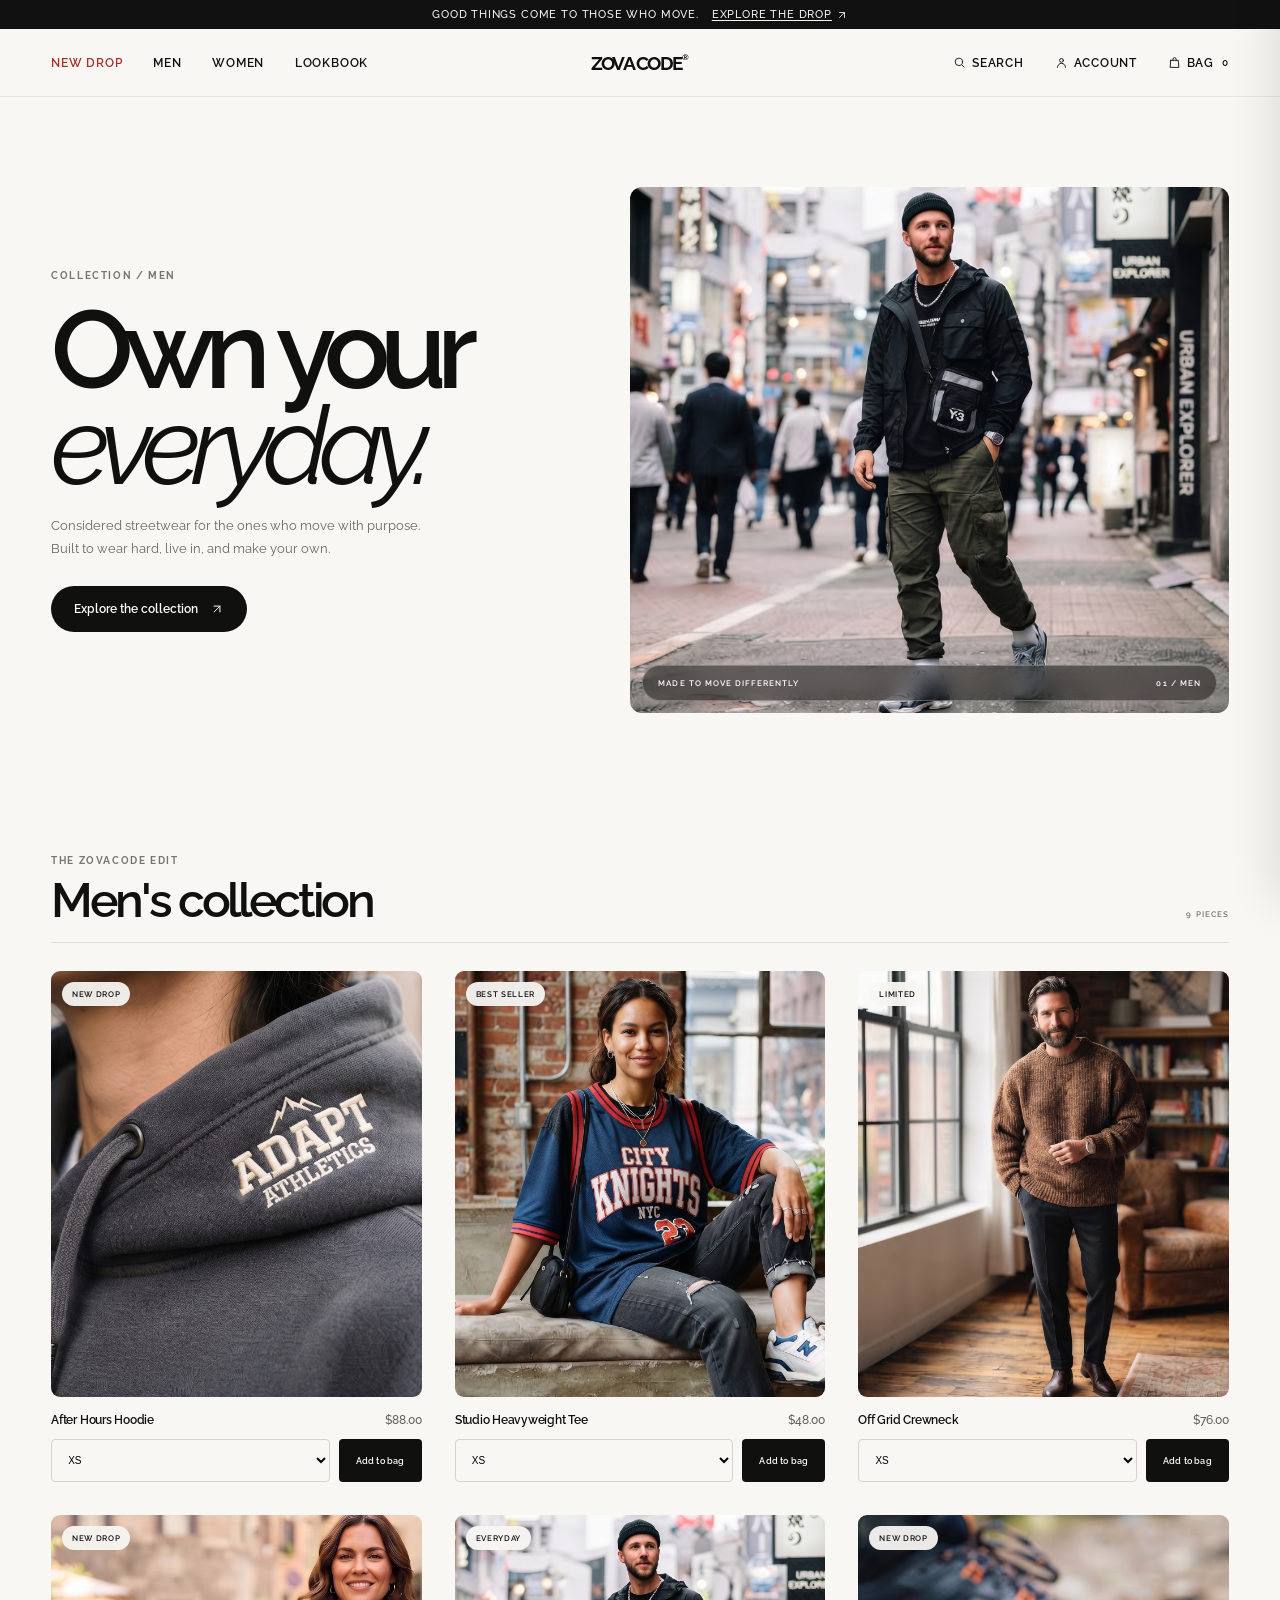
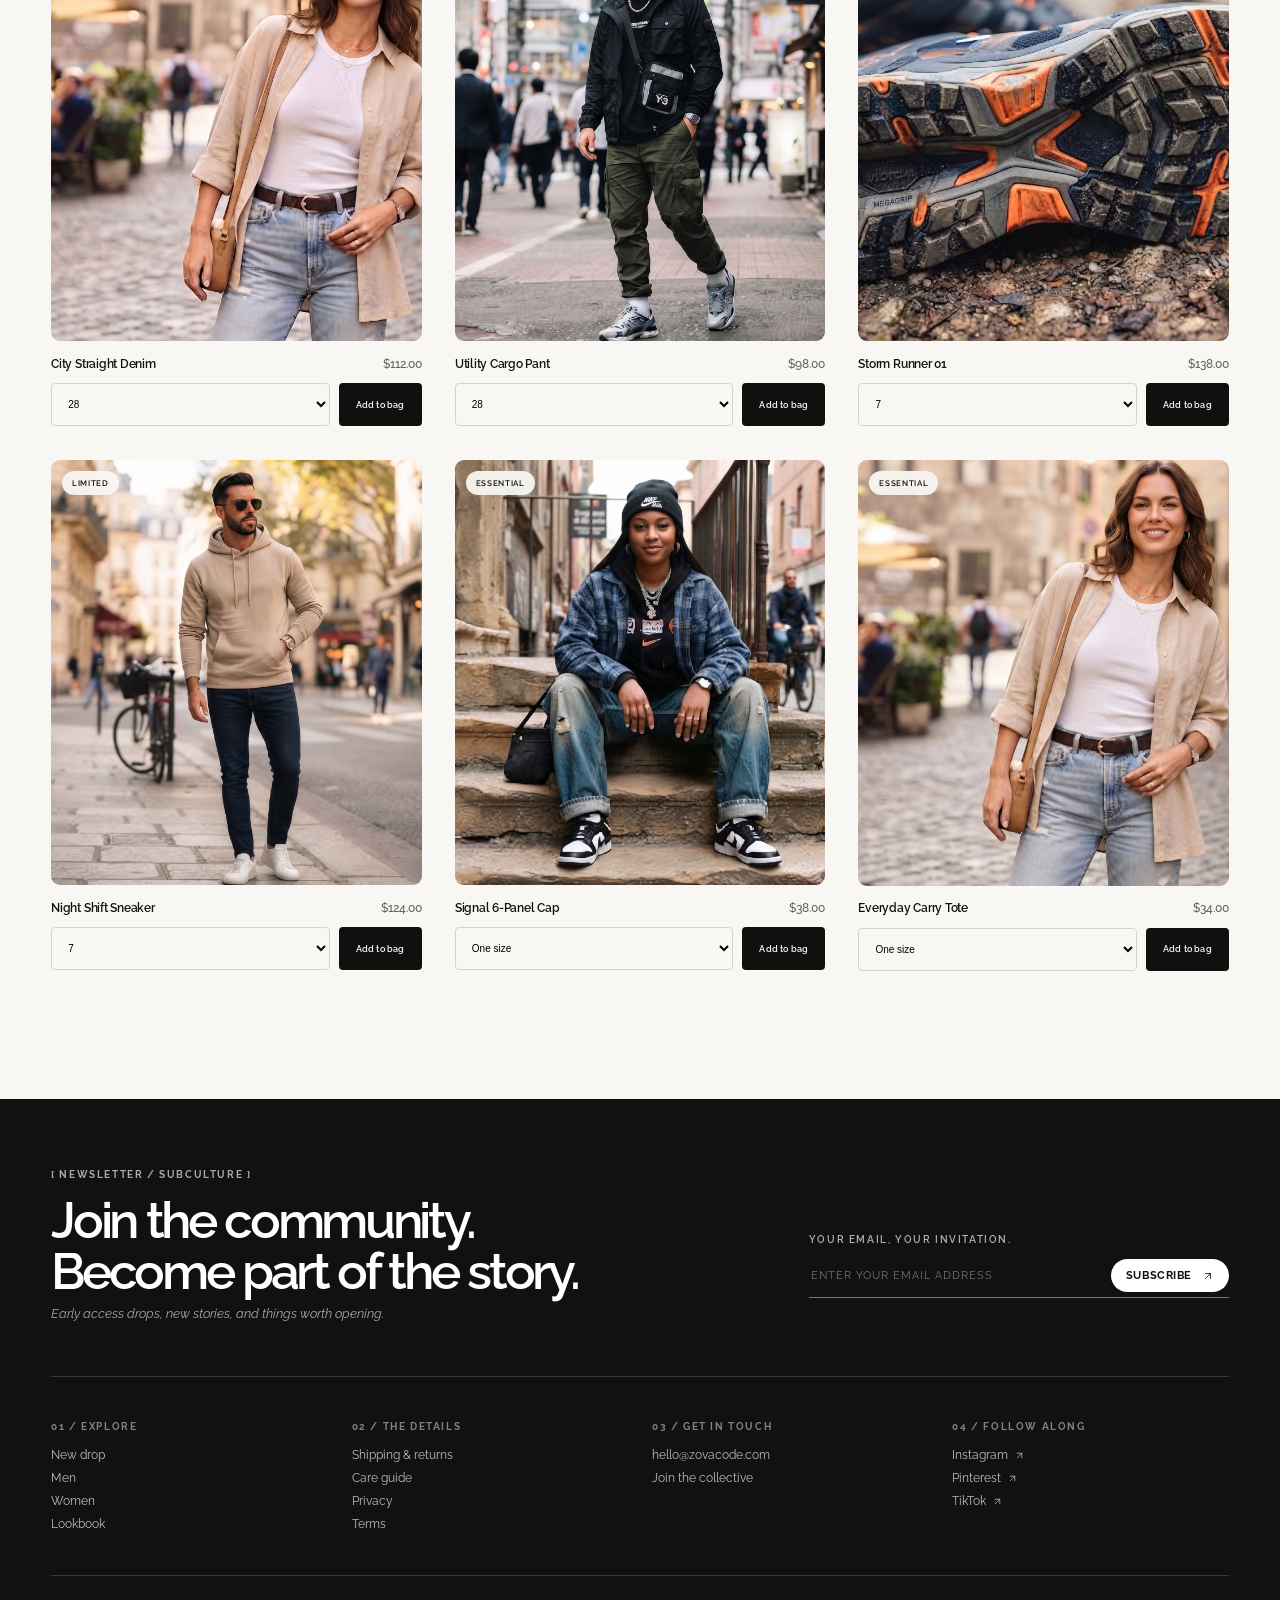
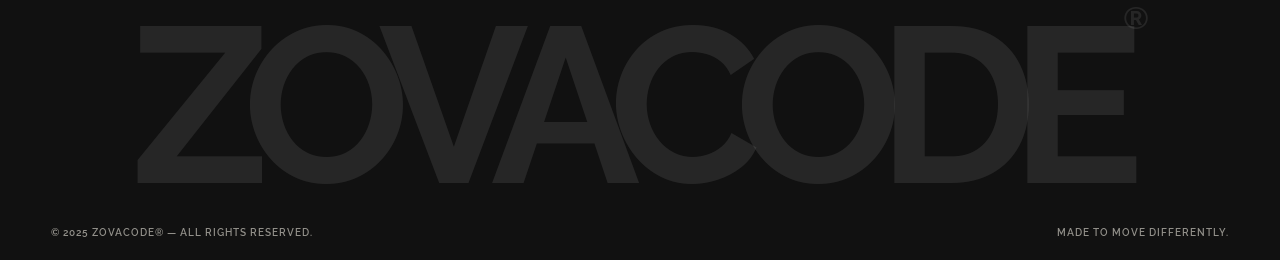
==== men.html @ b477b6bf "Increase storefront text sizes for readability Co-authored-by: Copilot <223556219+Copilot@users.nore" ====
<!doctype html>
<html lang="en">
  <head>
    <meta charset="UTF-8" />
    <meta name="viewport" content="width=device-width, initial-scale=1.0" />
    <meta name="description" content="Explore the ZOVACODE men's streetwear collection: considered essentials made to move differently." />
    <meta name="theme-color" content="#f8f7f4" />
    <title>Men's Collection — ZOVACODE®</title>
    <link rel="preconnect" href="https://fonts.googleapis.com" />
    <link rel="preconnect" href="https://fonts.gstatic.com" crossorigin />
    <link href="https://fonts.googleapis.com/css2?family=Raleway:ital,wght@0,400;0,500;0,600;0,700;1,400;1,500;1,600;1,700&display=swap" rel="stylesheet" />
    <link rel="stylesheet" href="style.css?v=storefront-readable-type-3" />
    <script src="app.js?v=separate-collections-2" defer></script>
  </head>
  <body>
    <svg class="icon-library" aria-hidden="true" focusable="false" xmlns="http://www.w3.org/2000/svg">
      <symbol id="icon-arrow-up-right" viewBox="0 0 24 24"><path d="M7 17 17 7M7 7h10v10" /></symbol>
      <symbol id="icon-arrow-left" viewBox="0 0 24 24"><path d="M19 12H5m7 7-7-7 7-7" /></symbol>
      <symbol id="icon-arrow-right" viewBox="0 0 24 24"><path d="M5 12h14m-7-7 7 7-7 7" /></symbol>
      <symbol id="icon-bag" viewBox="0 0 24 24"><path d="M5 8h14l1 13H4L5 8Z" /><path d="M9 8V6a3 3 0 0 1 6 0v2" /></symbol>
      <symbol id="icon-search" viewBox="0 0 24 24"><circle cx="10.8" cy="10.8" r="6.8" /><path d="m16 16 4.5 4.5" /></symbol>
      <symbol id="icon-user" viewBox="0 0 24 24"><circle cx="12" cy="8" r="3.5" /><path d="M4.5 21a7.5 7.5 0 0 1 15 0" /></symbol>
      <symbol id="icon-menu" viewBox="0 0 24 24"><path d="M4 7h16M4 12h16M4 17h16" /></symbol>
      <symbol id="icon-x" viewBox="0 0 24 24"><path d="m18 6-12 12M6 6l12 12" /></symbol>
      <symbol id="icon-plus" viewBox="0 0 24 24"><path d="M12 5v14M5 12h14" /></symbol>
      <symbol id="icon-minus" viewBox="0 0 24 24"><path d="M5 12h14" /></symbol>
    </svg>

    <div class="announcement">
      <p>GOOD THINGS COME TO THOSE WHO MOVE. <a href="index.html#collections">EXPLORE THE DROP <svg class="icon icon-arrow" aria-hidden="true"><use href="#icon-arrow-up-right" /></svg></a></p>
    </div>

    <header class="site-header">
      <div class="header-inner">
        <button class="menu-toggle icon-button" type="button" aria-label="Open menu" aria-expanded="false" aria-controls="primary-nav">
          <svg class="icon menu-open-icon" aria-hidden="true"><use href="#icon-menu" /></svg>
          <svg class="icon menu-close-icon" aria-hidden="true"><use href="#icon-x" /></svg>
        </button>
        <nav class="primary-nav" id="primary-nav" aria-label="Main navigation">
          <a class="sale-link" href="index.html#collections" data-category-link="Sale">New drop</a>
          <a href="men.html" aria-current="page">Men</a>
          <a href="women.html">Women</a>
          <a href="index.html#lookbook">Lookbook</a>
          <button class="mobile-account" type="button" data-open-account>Account <svg class="icon icon-arrow" aria-hidden="true"><use href="#icon-arrow-up-right" /></svg></button>
        </nav>
        <a class="wordmark" href="index.html" aria-label="ZOVACODE home">ZOVA<span>CODE</span><sup>®</sup></a>
        <div class="header-actions">
          <button class="text-button search-trigger" type="button" data-open-search><svg class="icon" aria-hidden="true"><use href="#icon-search" /></svg>Search</button>
          <button class="text-button account-trigger" type="button" data-open-account><svg class="icon" aria-hidden="true"><use href="#icon-user" /></svg>Account</button>
          <button class="text-button cart-trigger" type="button" data-open-cart><svg class="icon" aria-hidden="true"><use href="#icon-bag" /></svg>Bag <span class="cart-count" aria-live="polite">0</span></button>
        </div>
      </div>
    </header>

    <main class="shop-page section-wrap" data-shop-page="Men">
      <section class="shop-page-hero" aria-labelledby="shop-page-title">
        <div class="shop-page-hero-copy">
          <p class="eyebrow">COLLECTION / MEN</p>
          <h1 id="shop-page-title">Own your<br /><em>everyday.</em></h1>
          <p>Considered streetwear for the ones who move with purpose. Built to wear hard, live in, and make your own.</p>
          <a class="pill-button pill-dark" href="#shop-products">Explore the collection <svg class="icon icon-arrow" aria-hidden="true"><use href="#icon-arrow-up-right" /></svg></a>
        </div>
        <figure class="shop-page-image">
          <img src="assets/city-look.jpg" alt="A man in a black jacket and relaxed cargo pants on a city street" fetchpriority="high" />
          <figcaption><span>MADE TO MOVE DIFFERENTLY</span><span>01 / MEN</span></figcaption>
        </figure>
      </section>

      <section class="shop-page-products" id="shop-products" aria-labelledby="shop-products-title">
        <div class="shop-page-products-heading">
          <div><p class="eyebrow">THE ZOVACODE EDIT</p><h2 id="shop-products-title">Men's collection</h2></div>
          <span data-shop-page-count>0 PIECES</span>
        </div>
        <div class="product-grid product-grid-page" data-shop-page-products></div>
      </section>
    </main>

    <footer class="site-footer" id="footer">
      <div class="footer-inner">
        <div class="newsletter">
          <div class="newsletter-copy">
            <p class="eyebrow">[ NEWSLETTER / SUBCULTURE ]</p>
            <h2>Join the community.<br />Become part of the story.</h2>
            <p>Early access drops, new stories, and things worth opening.</p>
          </div>
          <form class="newsletter-form" id="newsletter-form">
            <label for="newsletter-email">YOUR EMAIL, YOUR INVITATION.</label>
            <div class="email-row">
              <input id="newsletter-email" name="email" type="email" placeholder="ENTER YOUR EMAIL ADDRESS" autocomplete="email" required />
              <button type="submit">Subscribe <svg class="icon icon-arrow" aria-hidden="true"><use href="#icon-arrow-up-right" /></svg></button>
            </div>
            <p class="form-feedback" id="newsletter-feedback" aria-live="polite"></p>
          </form>
        </div>
        <div class="footer-links">
          <div><p class="eyebrow">01 / EXPLORE</p><a href="index.html#collections" data-category-link="Sale">New drop</a><a href="men.html" aria-current="page">Men</a><a href="women.html">Women</a><a href="index.html#lookbook">Lookbook</a></div>
          <div><p class="eyebrow">02 / THE DETAILS</p><a href="mailto:hello@zovacode.com?subject=Shipping%20and%20returns">Shipping &amp; returns</a><a href="mailto:hello@zovacode.com?subject=Product%20care">Care guide</a><a href="mailto:hello@zovacode.com?subject=Privacy%20question">Privacy</a><a href="mailto:hello@zovacode.com?subject=Terms%20question">Terms</a></div>
          <div><p class="eyebrow">03 / GET IN TOUCH</p><a href="mailto:hello@zovacode.com">hello@zovacode.com</a><a href="index.html#community">Join the collective</a></div>
          <div><p class="eyebrow">04 / FOLLOW ALONG</p><a href="https://www.instagram.com/" target="_blank" rel="noreferrer">Instagram <svg class="icon icon-arrow" aria-hidden="true"><use href="#icon-arrow-up-right" /></svg></a><a href="https://www.pinterest.com/" target="_blank" rel="noreferrer">Pinterest <svg class="icon icon-arrow" aria-hidden="true"><use href="#icon-arrow-up-right" /></svg></a><a href="https://www.tiktok.com/" target="_blank" rel="noreferrer">TikTok <svg class="icon icon-arrow" aria-hidden="true"><use href="#icon-arrow-up-right" /></svg></a></div>
        </div>
        <div class="footer-mark" aria-hidden="true">ZOVACODE<span>®</span></div>
        <div class="footer-bottom"><span>© 2025 ZOVACODE® — ALL RIGHTS RESERVED.</span><span>MADE TO MOVE DIFFERENTLY.</span></div>
      </div>
    </footer>

    <div class="overlay" data-overlay hidden></div>
    <aside class="cart-drawer" id="cart-drawer" aria-label="Shopping bag" aria-hidden="true">
      <div class="drawer-header"><div><p class="eyebrow">YOUR EDIT</p><h2>Your bag <span class="drawer-count">(0)</span></h2></div><button class="close-button" type="button" data-close aria-label="Close shopping bag"><svg class="icon" aria-hidden="true"><use href="#icon-x" /></svg></button></div>
      <div class="cart-items" id="cart-items"></div>
      <div class="empty-cart" id="empty-cart"><svg class="icon empty-bag-icon" aria-hidden="true"><use href="#icon-bag" /></svg><p>Your bag is taking a breather.</p><button class="text-link" type="button" data-close>Explore the collection <svg class="icon icon-arrow" aria-hidden="true"><use href="#icon-arrow-up-right" /></svg></button></div>
      <div class="cart-footer" id="cart-footer" hidden>
        <div class="cart-total"><span>Subtotal</span><strong id="cart-subtotal">$0.00</strong></div>
        <p>Shipping and taxes calculated at checkout.</p>
        <button class="checkout-button" type="button" data-checkout>Continue to checkout <svg class="icon icon-arrow" aria-hidden="true"><use href="#icon-arrow-up-right" /></svg></button>
        <button class="text-link continue-shopping" type="button" data-close>Continue exploring</button>
      </div>
    </aside>

    <dialog class="site-dialog" id="site-dialog" aria-labelledby="dialog-title">
      <form method="dialog" class="dialog-close-form"><button class="close-button" aria-label="Close dialog"><svg class="icon" aria-hidden="true"><use href="#icon-x" /></svg></button></form>
      <div class="dialog-content" id="dialog-content"></div>
    </dialog>
    <div class="toast" id="toast" role="status" aria-live="polite"></div>
  </body>
</html>
---- style.css ----
:root {
  color-scheme: light;
  --paper: #f8f7f4;
  --ink: #10100f;
  --muted: #77756f;
  --line: #deddd8;
  --serif: "Raleway", Arial, sans-serif;
  --sans: "Raleway", Arial, sans-serif;
  --display: "Raleway", var(--sans);
  --gutter: clamp(20px, 4vw, 64px);
  --ease: cubic-bezier(.2, .75, .25, 1);
}

* { box-sizing: border-box; }
html { scroll-behavior: smooth; scroll-padding-top: 86px; }
.icon-library { position: absolute; width: 0; height: 0; overflow: hidden; }
.icon { display: inline-block; width: 14px; height: 14px; flex: 0 0 auto; fill: none; stroke: currentColor; stroke-width: 1.7; stroke-linecap: round; stroke-linejoin: round; vertical-align: middle; }
.icon-arrow { width: 12px; height: 12px; transition: transform .25s ease; }
.pill-button .icon-arrow, .category-cta .icon-arrow { width: 14px; height: 14px; }
.pill-button:hover .icon-arrow, .text-link:hover .icon-arrow, .announcement a:hover .icon-arrow { transform: translate(2px,-2px); }
body {
  margin: 0;
  background: var(--paper);
  color: var(--ink);
  font-family: var(--sans);
  font-size: 20px;
  -webkit-font-smoothing: antialiased;
  text-rendering: optimizeLegibility;
  overflow-x: hidden;
}
body.is-locked { overflow: hidden; }
button, input { font: inherit; }
button, a { -webkit-tap-highlight-color: transparent; }
button { color: inherit; }
a { color: inherit; text-decoration: none; }
img { display: block; width: 100%; }
figure, p, h1, h2, blockquote { margin: 0; }
button:focus-visible, a:focus-visible, input:focus-visible { outline: 2px solid #9a6e3d; outline-offset: 4px; }
::selection { color: white; background: #171716; }

.announcement {
  height: 29px;
  display: grid;
  place-items: center;
  padding: 0 12px;
  background: #111;
  color: #f7f6f2;
  font-size: 11px;
  font-weight: 500;
  letter-spacing: .075em;
  text-align: center;
}
.announcement a { display: inline-flex; align-items: center; gap: 4px; margin-left: 9px; text-decoration: underline; text-underline-offset: 2px; }

.site-header {
  position: sticky;
  z-index: 20;
  top: 0;
  height: 68px;
  background: rgba(248, 247, 244, .94);
  border-bottom: 1px solid rgba(16, 16, 15, .08);
  backdrop-filter: blur(16px);
}
.header-inner {
  position: relative;
  width: 100%;
  height: 100%;
  display: flex;
  align-items: center;
  justify-content: space-between;
  padding: 0 var(--gutter);
}
.primary-nav, .header-actions { display: flex; align-items: center; gap: clamp(16px, 2.4vw, 36px); }
.primary-nav a, .text-button {
  border: 0;
  padding: 8px 0;
  background: none;
  cursor: pointer;
  font-size: 12px;
  font-weight: 600;
  letter-spacing: .065em;
  text-transform: uppercase;
  transition: opacity .2s ease;
}
.text-button { display: inline-flex; align-items: center; gap: 6px; }
.text-button .icon { width: 13px; height: 13px; }
.primary-nav a:hover, .text-button:hover { opacity: .52; }
.mobile-account { display: none; }
.primary-nav .sale-link { color: #a53125; }
.wordmark {
  position: absolute;
  left: 50%;
  transform: translateX(-50%);
  font-family: var(--display);
  font-size: 19px;
  font-weight: 700;
  letter-spacing: -.09em;
  white-space: nowrap;
}
.wordmark span { margin-left: 2px; }
.wordmark sup { margin-left: 1px; font-family: var(--sans); font-size: 8px; letter-spacing: 0; vertical-align: top; }
.cart-count { margin-left: 2px; font-size: 10px; }
.menu-toggle { display: none; }
.icon-button { border: 0; background: none; padding: 9px; cursor: pointer; }

.page-gutter { padding: 12px clamp(20px, 3vw, 44px) 0; }
.hero-card {
  position: relative;
  isolation: isolate;
  min-height: min(775px, 80vw);
  height: min(78vh, 790px);
  overflow: hidden;
  display: flex;
  flex-direction: column;
  justify-content: space-between;
  padding: clamp(22px, 4.3vw, 68px);
  border-radius: 17px;
  background: #262420;
  color: white;
}
.hero-image, .hero-shade { position: absolute; z-index: -1; inset: 0; width: 100%; height: 100%; }
.hero-image { object-fit: cover; object-position: center 52%; filter: saturate(.72) contrast(1.05); transform: scale(1.04); }
.hero-shade { background: linear-gradient(180deg, rgba(0,0,0,.4) 0%, rgba(0,0,0,.06) 34%, rgba(0,0,0,.08) 58%, rgba(0,0,0,.64) 100%); }
.hero-top { display: flex; align-items: flex-start; justify-content: space-between; gap: 20px; }
.hero-top p { max-width: 440px; font-size: clamp(15px, 1.65vw, 23px); font-weight: 400; line-height: 1.25; letter-spacing: -.035em; }
.hero-top em, .manifesto-copy h2 em, .collections-heading em { font-family: var(--serif); font-weight: 400; }
.scroll-pill { display: flex; align-items: center; gap: 9px; padding: 9px 13px; border: 1px solid rgba(255,255,255,.55); border-radius: 99px; font-size: 10px; letter-spacing: .1em; text-transform: uppercase; }
.scroll-dot { width: 6px; height: 6px; border-radius: 50%; background: white; animation: pulse 1.8s infinite; }
.hero-meta { position: absolute; right: clamp(22px, 4.3vw, 68px); bottom: clamp(138px, 16vw, 214px); left: clamp(22px, 4.3vw, 68px); display: grid; grid-template-columns: 1fr 1fr 1fr; align-items: center; font-size: 11px; font-weight: 500; letter-spacing: .17em; text-transform: uppercase; }
.hero-edition { text-align: center; opacity: .72; }
.hero-meta a { justify-self: end; }
.hero-meta a { display: inline-flex; align-items: center; gap: 5px; }
.hero-meta a:hover .icon-arrow { transform: translate(3px,-3px); }
.hero h1 {
  position: relative;
  margin: 0 0 -0.07em -.035em;
  font-family: var(--display);
  font-size: clamp(50px, 12.6vw, 156px);
  font-weight: 700;
  line-height: .79;
  letter-spacing: -5px;
  white-space: nowrap;
}
.hero h1 > span { color: #c5b7a3; }
.mobile-break { display: none; }
.hero-index { position: absolute; right: 27px; top: 50%; writing-mode: vertical-rl; font-size: 10px; letter-spacing: .12em; opacity: .78; }

.section-wrap { padding-right: var(--gutter); padding-left: var(--gutter); }
.manifesto { padding-top: 90px; padding-bottom: 100px; }
.section-rule { display: flex; align-items: center; gap: 20px; margin-bottom: 66px; padding-bottom: 12px; border-bottom: 1px solid var(--ink); font-size: 10px; font-weight: 700; letter-spacing: .12em; }
.rule-line { height: 1px; flex: 1; background: rgba(16,16,15,.17); }
.manifesto-grid { display: grid; grid-template-columns: minmax(210px, .75fr) 1.75fr; gap: clamp(38px, 7vw, 110px); align-items: start; }
.image-frame { position: relative; overflow: hidden; border-radius: 12px; background: #e8e4dc; }
.image-frame img, .collection-photo img, .look-card img { height: 100%; object-fit: cover; transition: transform .8s var(--ease), filter .5s ease, opacity .25s ease; }
.image-frame:hover img, .collection-photo:hover img, .look-card:hover img { transform: scale(1.045); }
.manifesto-portrait { aspect-ratio: 3 / 4; }
.manifesto-portrait img { object-position: center; }
.image-caption { position: absolute; right: 13px; bottom: 13px; left: 13px; display: flex; justify-content: space-between; align-items: center; padding: 10px 14px; border: 1px solid rgba(255,255,255,.19); border-radius: 50px; background: rgba(18,18,18,.38); color: white; backdrop-filter: blur(10px); font-size: 10px; letter-spacing: .09em; }
.manifesto-copy { padding-top: 8px; }
.eyebrow { font-size: 10px; font-weight: 700; letter-spacing: .16em; line-height: 1.5; text-transform: uppercase; }
.manifesto-copy > .eyebrow { margin-bottom: 12px; color: var(--muted); }
.manifesto-copy h2 { max-width: 830px; font-size: clamp(34px, 5.2vw, 71px); font-weight: 600; line-height: .99; letter-spacing: -.075em; }
.manifesto-copy h2 em { letter-spacing: -.045em; }
.word-hover-image { position: relative; display: inline-block; cursor: pointer; }
.word-hover-label { position: relative; z-index: 1; display: inline-block; transition: color .25s ease; }
.word-hover-card { position: absolute; z-index: 2; bottom: calc(100% + 12px); left: 50%; width: clamp(192px, 18vw, 228px); aspect-ratio: 1; padding: 10px; overflow: hidden; border: 1px solid rgba(16,16,15,.1); border-radius: 16px; background: #f8f6f1; box-shadow: 0 24px 58px rgba(16,16,15,.24); opacity: 0; pointer-events: none; transform: translate(-50%, 20px) rotate(-7deg) scale(.9); transform-origin: 50% 100%; transition: opacity .28s ease, transform .42s var(--ease), visibility .28s ease; visibility: hidden; }
.word-hover-card img { width: 100%; height: 100%; border-radius: 10px; object-fit: cover; }
.word-hover-card > span { position: absolute; right: 16px; bottom: 16px; left: 16px; padding: 10px 8px; border: 1px solid rgba(255,255,255,.3); border-radius: 20px; background: rgba(16,16,15,.42); color: white; font-family: var(--body); font-size: 9px; font-style: normal; font-weight: 600; letter-spacing: .12em; line-height: 1; text-align: center; }
.word-hover-image-permission .word-hover-card { right: calc(100% + 12px); bottom: 0; left: auto; transform: translate(0, 14px) rotate(6deg) scale(.9); }
.word-hover-image-impress .word-hover-card { bottom: 0; left: calc(100% + 12px); transform: translate(0, 14px) rotate(-4deg) scale(.9); }
.word-hover-image:is(:hover, :focus, :active) .word-hover-card { opacity: 1; transform: translate(-50%, 0) rotate(-3deg) scale(1); visibility: visible; }
.word-hover-image-permission:is(:hover, :focus, :active) .word-hover-card { transform: translate(0, 0) rotate(3deg) scale(1); }
.word-hover-image-impress:is(:hover, :focus, :active) .word-hover-card { transform: translate(0, 0) rotate(-2deg) scale(1); }
.word-hover-image:is(:hover, :focus, :active) .word-hover-label { color: #947856; }
.word-hover-image:focus-visible { outline: 1px solid #947856; outline-offset: 3px; border-radius: 2px; }
.manifesto-bottom { display: grid; grid-template-columns: 1.1fr .9fr; gap: clamp(24px, 5vw, 72px); align-items: end; margin-top: clamp(38px, 7vw, 86px); }
.manifesto-note { max-width: 410px; }
.manifesto-note > .eyebrow { margin-bottom: 14px; }
.manifesto-note > p:not(.eyebrow) { margin-bottom: 22px; color: #66645f; font-size: 16px; line-height: 1.7; }
.manifesto-secondary { aspect-ratio: 4 / 3; }
.manifesto-secondary img { object-position: center; }
.secondary-mark { position: absolute; inset: 0; display: grid; place-items: center; background: rgba(0,0,0,.16); color: white; font-family: var(--display); font-size: 11px; letter-spacing: .2em; }
.pill-button { min-height: 46px; display: inline-flex; align-items: center; justify-content: center; gap: 12px; padding: 0 22px; border: 1px solid transparent; border-radius: 50px; font-size: 12px; font-weight: 600; transition: color .25s ease, background .25s ease, transform .25s ease; }
.pill-button:hover { transform: translateY(-2px); }
.pill-dark { background: var(--ink); color: white; }
.pill-dark:hover { background: #383735; }
.pill-outline { border-color: var(--ink); }
.pill-outline:hover { background: var(--ink); color: white; }

.manifesto-banner { min-height: 135px; display: flex; align-items: center; justify-content: space-between; gap: 20px; padding: 25px var(--gutter); border-top: 1px solid var(--line); border-bottom: 1px solid var(--line); font-family: var(--display); font-size: clamp(33px, 7vw, 92px); font-weight: 700; letter-spacing: -.09em; line-height: 1; }
.banner-center { display: inline-flex; align-items: center; gap: 12px; font-family: var(--sans); font-size: 11px; font-weight: 600; letter-spacing: .14em; text-transform: uppercase; }
.banner-center i { display: block; width: clamp(20px, 4vw, 55px); height: 1px; background: #aaa8a1; }
.banner-period { color: #9c978e; }

.collections { padding-top: 75px; padding-bottom: 94px; border-bottom: 1px solid var(--line); }
.section-kicker { display: flex; justify-content: space-between; gap: 12px; margin-bottom: 30px; color: #67655f; font-size: 10px; font-weight: 600; letter-spacing: .13em; }
.collections-heading { display: grid; grid-template-columns: minmax(0, 1.15fr) minmax(0, .85fr); gap: clamp(24px, 5vw, 72px); align-items: stretch; margin-bottom: 62px; }
.collections-heading h2 { font-size: clamp(28px, 4.3vw, 56px); font-weight: 600; line-height: 1.08; letter-spacing: -.065em; }
.collections-heading em { font-size: 1.03em; letter-spacing: -.04em; }
.collections-feature { position: relative; display: block; min-height: 210px; overflow: hidden; border-radius: 11px; background: #d7d1c7; color: white; }
.collections-feature img, .collections-feature-shade { position: absolute; inset: 0; width: 100%; height: 100%; }
.collections-feature img { object-fit: cover; transition: transform .7s var(--ease); }
.collections-feature:hover img { transform: scale(1.045); }
.collections-feature-shade { background: linear-gradient(180deg, rgba(10,10,10,.05) 22%, rgba(10,10,10,.67) 100%); }
.collections-feature-content { position: absolute; inset: auto 17px 17px; display: grid; grid-template-columns: 1fr auto; gap: 7px 12px; align-items: end; }
.collections-feature-content > span { grid-column: 1 / -1; font-size: 10px; font-weight: 600; letter-spacing: .14em; }
.collections-feature-content strong { font-size: clamp(18px, 2.2vw, 27px); font-weight: 600; letter-spacing: -.045em; line-height: 1.02; }
.collections-feature-content .icon { width: 32px; height: 32px; padding: 8px; border: 1px solid rgba(255,255,255,.55); border-radius: 50%; }
.collection-grid { display: grid; grid-template-columns: .9fr 1.1fr; gap: clamp(40px, 8vw, 120px); align-items: start; }
.category-list { border-top: 1px solid var(--line); }
.category-row { width: 100%; min-height: 63px; display: flex; align-items: center; justify-content: space-between; gap: 10px; padding: 12px 0; border: 0; border-bottom: 1px solid var(--line); background: transparent; cursor: pointer; text-align: left; transition: padding .25s var(--ease), color .25s ease; }
.category-row:hover { padding-right: 10px; padding-left: 10px; color: #77756f; }
.category-row:focus-visible { outline: 2px solid var(--ink); outline-offset: 3px; }
.category-row > span:first-child { font-size: clamp(17px, 2vw, 23px); font-weight: 600; letter-spacing: -.055em; }
.category-row small { margin-left: 4px; color: #93918a; font-size: 10px; font-weight: 400; letter-spacing: 0; }
.category-row > .icon-arrow { width: 14px; height: 14px; transition: transform .25s ease; }
.category-row:hover > .icon-arrow { transform: translate(2px,-2px); }
.category-row.category-featured { min-height: 75px; }
.category-cta { display: inline-flex; align-items: center; gap: 8px; padding: 11px 16px; border-radius: 40px; background: var(--ink); color: white; font-size: 11px !important; font-weight: 600; white-space: nowrap; }
.category-footnote { margin-top: 16px; color: #85827b; font-size: 10px; letter-spacing: .14em; }
.category-promo { min-height: 164px; display: grid; grid-template-columns: minmax(130px, .75fr) 1.25fr; gap: 18px; margin-top: 26px; overflow: hidden; border-radius: 10px; background: #eeece7; }
.category-promo > img { width: 100%; height: 100%; min-height: 164px; object-fit: cover; }
.category-promo-copy { display: flex; flex-direction: column; align-items: flex-start; justify-content: center; gap: 11px; padding: 17px 16px 17px 0; }
.category-promo-copy .eyebrow { color: #7d7a73; font-size: 9px; }
.category-promo-copy strong { max-width: 220px; font-size: clamp(16px, 1.8vw, 21px); font-weight: 600; letter-spacing: -.05em; line-height: 1.08; }
.category-promo-copy .text-link { font-size: 10px; }
.collection-visuals { position: relative; display: grid; grid-template-columns: 1fr 1fr; gap: 20px; align-items: start; }
.collection-photo { position: relative; display: block; overflow: hidden; border-radius: 11px; background: #e7e2da; }
.collection-photo-tall { aspect-ratio: 4 / 5; }
.collection-photo-offset { aspect-ratio: 4 / 5; margin-top: 40px; }
.collection-photo-tall img { object-position: center; }
.collection-photo-offset img { object-position: center; }
.collection-photo img.is-changing { opacity: .45; }
.photo-label { position: absolute; right: 10px; bottom: 10px; left: 10px; display: flex; justify-content: space-between; align-items: center; padding: 11px 14px; border: 1px solid rgba(255,255,255,.2); border-radius: 40px; background: rgba(14,14,14,.55); color: white; backdrop-filter: blur(8px); font-size: 9px; }
.collection-stamp { position: absolute; top: 50%; left: 50%; transform: translate(-50%,-50%) rotate(-9deg); color: white; font-family: var(--display); font-size: clamp(18px, 3vw, 38px); font-weight: 700; letter-spacing: -.06em; line-height: .88; text-align: center; text-shadow: 0 2px 14px rgba(0,0,0,.35); }
.collection-caption { grid-column: 1 / -1; margin-top: -6px; font-size: 12px; font-weight: 600; line-height: 1.6; }
.collection-caption span { color: #77756f; font-size: 11px; font-weight: 400; }

.shop-page { padding-top: clamp(42px, 7vw, 96px); padding-bottom: clamp(75px, 10vw, 130px); }
.shop-page-hero { display: grid; grid-template-columns: .9fr 1.1fr; gap: clamp(32px, 7vw, 100px); align-items: center; }
.shop-page-hero-copy { max-width: 560px; }
.shop-page-hero-copy > .eyebrow { margin-bottom: 19px; color: var(--muted); }
.shop-page-hero-copy h1 { margin-bottom: 22px; font-size: clamp(56px, 8.6vw, 118px); font-weight: 600; line-height: .87; letter-spacing: -.09em; }
.shop-page-hero-copy h1 em { font-family: var(--display); font-weight: 400; }
.shop-page-hero-copy > p:not(.eyebrow) { max-width: 390px; margin-bottom: 25px; color: #696760; font-size: 13px; line-height: 1.75; }
.shop-page-image { position: relative; overflow: hidden; aspect-ratio: 5 / 4.4; border-radius: 12px; background: #e7e2da; }
.shop-page-image img { width: 100%; height: 100%; object-fit: cover; }
.shop-page-image figcaption { position: absolute; right: 12px; bottom: 12px; left: 12px; display: flex; justify-content: space-between; gap: 12px; padding: 12px 15px; border: 1px solid rgba(255,255,255,.25); border-radius: 40px; background: rgba(15,15,14,.48); color: white; font-size: 8px; font-weight: 600; letter-spacing: .13em; backdrop-filter: blur(9px); }
.shop-page-products { margin-top: clamp(75px, 11vw, 140px); }
.shop-page-products-heading { display: flex; justify-content: space-between; align-items: end; gap: 20px; padding-bottom: 18px; border-bottom: 1px solid var(--line); }
.shop-page-products-heading .eyebrow { margin-bottom: 8px; color: var(--muted); }
.shop-page-products-heading h2 { font-size: clamp(28px, 4vw, 48px); font-weight: 600; letter-spacing: -.07em; line-height: 1; }
.shop-page-products-heading > span { padding-bottom: 5px; color: var(--muted); font-size: 8px; font-weight: 600; letter-spacing: .13em; white-space: nowrap; }
.product-grid.product-grid-page { grid-template-columns: repeat(3, minmax(0, 1fr)); gap: clamp(18px, 2.6vw, 36px); margin-top: 28px; }
.product-grid-page .product-card { transition: transform .3s var(--ease); }
.product-grid-page .product-card:hover { transform: translateY(-3px); }
.product-grid-page .product-image { border-radius: 9px; }
.product-grid-page .product-tag { top: 11px; left: 11px; padding: 7px 10px; background: rgba(248,247,244,.94); font-size: 8px; letter-spacing: .08em; backdrop-filter: blur(8px); }
.product-grid-page .product-info { min-height: 42px; align-items: center; padding: 13px 0 10px; font-size: 12px; }
.product-grid-page .product-info strong { font-weight: 600; letter-spacing: -.02em; }
.product-grid-page .product-info > span { color: #625f59; font-weight: 500; }
.product-grid-page .product-buy-row { gap: 9px; }
.product-grid-page .product-buy-row select { min-height: 43px; padding: 10px 12px; border-color: #d6d3cd; border-radius: 4px; background: var(--paper); cursor: pointer; font-size: 10px; transition: border-color .2s ease, box-shadow .2s ease; }
.product-grid-page .product-buy-row select:hover { border-color: #aaa69d; }
.product-grid-page .product-buy-row select:focus-visible { outline: 2px solid rgba(154,110,61,.38); outline-offset: 2px; border-color: #9a6e3d; }
.product-grid-page .product-buy-row button { min-height: 43px; padding: 0 17px; border-radius: 4px; font-size: 9px; letter-spacing: .02em; transition: background .2s ease, transform .2s ease; }
.product-grid-page .product-buy-row button:hover { transform: translateY(-1px); }
.lookbook { padding-top: 90px; padding-bottom: 90px; border-bottom: 1px solid var(--line); }
.lookbook-heading { display: grid; grid-template-columns: 1fr 1fr; gap: 34px; align-items: end; margin-bottom: 40px; }
.lookbook-heading h2 { font-size: clamp(36px, 5.8vw, 74px); font-weight: 600; line-height: .97; letter-spacing: -.075em; }
.lookbook-intro { display: flex; align-items: end; justify-content: space-between; gap: 22px; }
.lookbook-intro > div { max-width: 360px; }
.lookbook-intro .eyebrow { margin-bottom: 9px; }
.lookbook-intro > div > p:last-child { color: #696760; font-size: 14px; line-height: 1.7; }
.lookbook-grid { --lookbook-gap: clamp(12px, 2vw, 28px); display: flex; gap: var(--lookbook-gap); overflow-x: auto; overscroll-behavior-x: contain; scroll-snap-type: x mandatory; scrollbar-width: none; }
.lookbook-grid::-webkit-scrollbar { display: none; }
.look-card { position: relative; flex: 0 0 calc((100% - var(--lookbook-gap) - var(--lookbook-gap)) / 3); overflow: hidden; aspect-ratio: 3 / 3.8; border-radius: 11px; background: #e8e4dc; scroll-snap-align: start; }
.look-card img { position: absolute; inset: 0; }
.look-card figcaption { position: absolute; right: 10px; bottom: 10px; left: 10px; display: flex; justify-content: space-between; align-items: center; gap: 8px; padding: 11px 13px; border: 1px solid rgba(255,255,255,.22); border-radius: 40px; background: rgba(12,12,12,.44); color: white; backdrop-filter: blur(9px); font-size: 10px; letter-spacing: .1em; }
.lookbook-progress { display: grid; grid-template-columns: auto minmax(64px, 140px) minmax(0, 1fr); gap: clamp(10px, 1.5vw, 20px); align-items: center; margin-top: 22px; }
.lookbook-slider-controls { display: flex; align-items: center; gap: 8px; }
.lookbook-slider-controls button { width: 40px; height: 40px; display: grid; place-items: center; border: 1px solid #d6d3cd; border-radius: 50%; background: transparent; color: var(--ink); cursor: pointer; transition: color .2s ease, background .2s ease, opacity .2s ease; }
.lookbook-slider-controls button .icon { width: 16px; height: 16px; }
.lookbook-slider-controls button:hover:not(:disabled) { background: var(--ink); color: white; }
.lookbook-slider-controls button:focus-visible { outline: 2px solid var(--ink); outline-offset: 3px; }
.lookbook-slider-controls button:disabled { opacity: .35; cursor: not-allowed; }
.lookbook-progress-track { position: relative; width: 100%; height: 1px; background: #d7d4ce; }
.lookbook-progress-track span { position: absolute; inset: 0 auto 0 0; width: 25%; height: 1px; background: var(--ink); transition: width .25s ease; }
.lookbook-progress p { justify-self: end; overflow: hidden; font-size: 10px; font-weight: 600; letter-spacing: .15em; text-overflow: ellipsis; white-space: nowrap; }

.community { display: grid; grid-template-columns: 1fr .88fr; gap: clamp(40px, 8vw, 120px); align-items: center; padding-top: 90px; padding-bottom: 105px; }
.community-copy > .eyebrow { margin-bottom: 27px; color: #77756f; }
.quote-block blockquote { max-width: 650px; font-size: clamp(34px, 5.4vw, 72px); font-weight: 600; letter-spacing: -.075em; line-height: .98; }
.quote-controls { display: flex; align-items: center; gap: 8px; margin-top: 22px; }
.quote-controls button { width: 29px; height: 29px; display: grid; place-items: center; border: 1px solid #d6d3cd; border-radius: 50%; background: transparent; cursor: pointer; transition: color .2s ease, background .2s ease; }
.quote-controls button .icon { width: 13px; height: 13px; }
.quote-controls button:hover { background: var(--ink); color: white; }
.quote-controls span { margin-left: 7px; color: #77756f; font-size: 10px; font-weight: 600; letter-spacing: .1em; }
.community-note { display: grid; grid-template-columns: .8fr 1.2fr; gap: 18px; align-items: center; margin-top: 65px; }
.community-thumb { position: relative; aspect-ratio: 1; overflow: hidden; border-radius: 9px; background: #e4ded5; }
.community-thumb img { height: 100%; object-fit: cover; }
.community-thumb span { position: absolute; right: 5px; bottom: 9px; left: 5px; color: white; font-size: 9px; font-weight: 700; letter-spacing: .14em; text-align: center; text-shadow: 0 2px 7px #111; }
.community-note .eyebrow { margin-bottom: 8px; font-size: 10px; }
.community-note > div:last-child > p:not(.eyebrow) { margin-bottom: 12px; color: #77756f; font-size: 13px; line-height: 1.7; }
.text-link { border: 0; padding: 0; background: none; cursor: pointer; font-size: 11px; font-weight: 600; text-decoration: underline; text-underline-offset: 4px; }
.community-feature { aspect-ratio: 4 / 4.65; }
.community-feature img { object-position: center; }
.community-feature::after { position: absolute; inset: 0; background: linear-gradient(180deg, transparent 48%, rgba(0,0,0,.3)); content: ""; pointer-events: none; }
.community-feature figcaption { position: absolute; z-index: 1; right: 20px; bottom: 20px; left: 20px; display: flex; flex-direction: column; gap: 7px; color: white; font-family: var(--serif); font-size: 17px; }
.community-feature figcaption span { font-family: var(--sans); font-size: 10px; letter-spacing: .12em; }

.site-footer { overflow: hidden; background: #111; color: white; }
.footer-inner { padding: 68px var(--gutter) 22px; }
.newsletter { display: flex; justify-content: space-between; gap: 44px; align-items: end; padding-bottom: 55px; border-bottom: 1px solid rgba(255,255,255,.16); }
.newsletter-copy .eyebrow { margin-bottom: 13px; color: #aaa9a4; }
.newsletter-copy h2 { margin-bottom: 9px; font-size: clamp(27px, 4.3vw, 51px); font-weight: 600; letter-spacing: -.065em; line-height: 1; }
.newsletter-copy > p:last-child { color: #a7a5a0; font-family: var(--serif); font-size: 13px; font-style: italic; }
.newsletter-form { width: min(420px, 45%); }
.newsletter-form label { display: block; margin-bottom: 10px; color: #b6b4ae; font-size: 10px; font-weight: 600; letter-spacing: .16em; }
.email-row { display: flex; align-items: center; gap: 12px; border-bottom: 1px solid rgba(255,255,255,.42); }
.email-row input { width: 100%; min-width: 0; height: 42px; border: 0; border-radius: 0; outline: 0; background: transparent; color: white; font-size: 11px; letter-spacing: .09em; }
.email-row input::placeholder { color: #74736e; }
.email-row input:focus-visible { outline: 0; }
.email-row:focus-within { border-color: white; }
.email-row button { flex-shrink: 0; display: inline-flex; align-items: center; gap: 10px; padding: 10px 15px; border: 0; border-radius: 30px; background: white; color: #111; cursor: pointer; font-size: 11px; font-weight: 700; letter-spacing: .05em; text-transform: uppercase; transition: background .2s ease; }
.email-row button:hover { background: #d4d0c8; }
.form-feedback { min-height: 15px; margin-top: 8px; color: #d1c5ae; font-size: 10px; }
.footer-links { display: grid; grid-template-columns: repeat(4, 1fr); gap: 24px; padding: 42px 0 44px; border-bottom: 1px solid rgba(255,255,255,.16); }
.footer-links > div { display: flex; flex-direction: column; align-items: flex-start; gap: 9px; }
.footer-links .eyebrow { margin-bottom: 5px; color: #85837e; font-size: 10px; }
.footer-links a { color: #c0beb9; font-size: 12px; transition: color .2s ease; }
.footer-links a .icon-arrow { width: 11px; height: 11px; margin-left: 3px; }
.footer-links a:hover { color: white; }
.footer-mark { padding-top: 28px; color: rgba(255,255,255,.09); font-family: var(--display); font-size: clamp(75px, 17.3vw, 265px); font-weight: 700; letter-spacing: -.11em; line-height: .92; text-align: center; white-space: nowrap; }
.footer-mark span { display: inline-block; margin-left: .1em; font-family: var(--sans); font-size: .14em; letter-spacing: 0; vertical-align: top; }
.footer-bottom { display: flex; justify-content: space-between; gap: 18px; padding-top: 20px; color: #92908a; font-size: 10px; font-weight: 600; letter-spacing: .1em; }

.overlay { position: fixed; z-index: 40; inset: 0; background: rgba(15,15,14,.42); opacity: 0; transition: opacity .3s ease; }
.overlay[hidden] { display: none; }
.overlay.is-visible { opacity: 1; }
.cart-drawer { position: fixed; z-index: 41; top: 0; right: 0; bottom: 0; width: min(460px, 100%); display: flex; flex-direction: column; padding: 28px; background: var(--paper); box-shadow: -15px 0 45px rgba(0,0,0,.12); transform: translateX(102%); transition: transform .4s var(--ease); }
.cart-drawer.is-open { transform: translateX(0); }
.drawer-header { display: flex; justify-content: space-between; align-items: center; padding-bottom: 22px; border-bottom: 1px solid var(--line); }
.drawer-header .eyebrow { margin-bottom: 5px; color: #77756f; }
.drawer-header h2 { font-size: 26px; letter-spacing: -.06em; }
.drawer-count { color: #85827c; font-size: 15px; font-weight: 400; }
.close-button { width: 35px; height: 35px; display: grid; place-items: center; border: 1px solid var(--line); border-radius: 50%; background: transparent; cursor: pointer; transition: background .2s ease; }
.close-button .icon { width: 16px; height: 16px; }
.close-button:hover { background: #e9e6df; }
.cart-items { flex: 1; overflow: auto; }
.cart-line { display: grid; grid-template-columns: 82px 1fr auto; gap: 14px; padding: 18px 0; border-bottom: 1px solid var(--line); }
.cart-line img { width: 82px; height: 105px; border-radius: 5px; background: #e4dfd6; object-fit: cover; }
.cart-line-info { display: flex; flex-direction: column; align-items: flex-start; gap: 6px; }
.cart-line-info strong { font-size: 12px; }
.cart-line-info > span { color: #77756f; font-size: 10px; }
.quantity-stepper { display: inline-flex; align-items: center; gap: 12px; margin-top: auto; padding: 3px 8px; border: 1px solid var(--line); border-radius: 30px; }
.quantity-stepper button { width: 19px; height: 23px; display: grid; place-items: center; border: 0; background: transparent; cursor: pointer; }
.quantity-stepper button .icon { width: 11px; height: 11px; }
.quantity-stepper span { min-width: 12px; font-size: 10px; text-align: center; }
.cart-line-price { font-size: 11px; font-weight: 600; }
.empty-cart { display: flex; flex: 1; flex-direction: column; justify-content: center; align-items: center; gap: 12px; color: #727069; text-align: center; }
.empty-bag-icon { width: 28px; height: 28px; color: #aaa69d; stroke-width: 1.3; }
.empty-cart p { font-size: 13px; }
.cart-footer { padding-top: 18px; border-top: 1px solid var(--line); }
.cart-total { display: flex; justify-content: space-between; font-size: 13px; }
.cart-footer > p { margin: 8px 0 16px; color: #77756f; font-size: 10px; }
.checkout-button { width: 100%; display: flex; justify-content: space-between; align-items: center; padding: 15px 17px; border: 0; border-radius: 40px; background: var(--ink); color: white; cursor: pointer; font-size: 11px; font-weight: 600; }
.checkout-button:hover { background: #383735; }
.continue-shopping { display: block; margin: 15px auto 0; }
.site-dialog { width: min(640px, calc(100% - 32px)); max-width: none; max-height: min(84vh, 800px); overflow: auto; padding: 0; border: 0; border-radius: 13px; background: var(--paper); color: var(--ink); box-shadow: 0 25px 100px rgba(0,0,0,.23); }
.site-dialog::backdrop { background: rgba(12,12,12,.48); backdrop-filter: blur(5px); }
.dialog-close-form { position: sticky; z-index: 2; top: 0; display: flex; justify-content: flex-end; height: 0; padding: 14px 14px 0; }
.dialog-close-form button { background: var(--paper); }
.dialog-content { padding: 28px clamp(20px, 5vw, 38px) 36px; }
.dialog-content h2 { margin: 3px 0 8px; font-size: clamp(26px, 5vw, 38px); letter-spacing: -.07em; line-height: 1; }
.dialog-content > .eyebrow { margin-bottom: 7px; color: #77756f; }
.dialog-lead { margin-bottom: 22px; color: #77756f; font-size: 12px; line-height: 1.6; }
.product-grid { display: grid; grid-template-columns: repeat(2, 1fr); gap: 15px; margin-top: 23px; }
.product-card { min-width: 0; }
.product-image { position: relative; overflow: hidden; aspect-ratio: 4 / 4.6; border-radius: 7px; background: #e7e3dc; }
.product-image img { height: 100%; object-fit: cover; transition: transform .4s var(--ease); }
.product-card:hover .product-image img { transform: scale(1.04); }
.product-tag { position: absolute; top: 8px; left: 8px; padding: 6px 8px; border-radius: 30px; background: rgba(248,247,244,.9); font-size: 8px; font-weight: 600; letter-spacing: .08em; text-transform: uppercase; }
.product-info { display: flex; justify-content: space-between; gap: 8px; padding: 9px 0 7px; font-size: 10px; }
.product-info strong { font-weight: 600; }
.product-info span { flex-shrink: 0; }
.product-buy-row { display: flex; gap: 7px; }
.product-buy-row select { min-width: 0; flex: 1; padding: 8px; border: 1px solid var(--line); border-radius: 3px; background: transparent; font-size: 10px; }
.product-buy-row button { padding: 0 12px; border: 0; border-radius: 3px; background: var(--ink); color: white; cursor: pointer; font-size: 9px; font-weight: 600; }
.product-buy-row button:hover { background: #383735; }
.search-box { width: 100%; margin: 15px 0 4px; padding: 15px 0; border: 0; border-bottom: 1px solid var(--ink); border-radius: 0; background: transparent; font-size: 16px; }
.search-results { display: grid; gap: 4px; margin-top: 18px; }
.search-result { display: flex; justify-content: space-between; padding: 12px 0; border-bottom: 1px solid var(--line); font-size: 12px; }
.search-result > span:last-child { display: inline-flex; align-items: center; gap: 5px; }
.search-result:hover { color: #77756f; }
.dialog-form { display: grid; gap: 10px; margin-top: 20px; }
.dialog-form label { font-size: 9px; font-weight: 600; letter-spacing: .1em; text-transform: uppercase; }
.dialog-form input { width: 100%; padding: 12px; border: 1px solid var(--line); border-radius: 4px; background: transparent; font-size: 12px; }
.dialog-form button { display: inline-flex; justify-content: center; align-items: center; gap: 7px; padding: 13px; border: 0; border-radius: 30px; background: var(--ink); color: white; cursor: pointer; font-size: 10px; font-weight: 600; }
.dialog-feedback { min-height: 16px; margin-top: 9px; color: #68645b; font-size: 10px; }
.checkout-summary { margin: 20px 0; padding: 15px 0; border-top: 1px solid var(--line); border-bottom: 1px solid var(--line); }
.checkout-summary > div { display: flex; justify-content: space-between; gap: 12px; padding: 5px 0; font-size: 11px; }
.toast { position: fixed; z-index: 60; right: 20px; bottom: 20px; max-width: calc(100% - 40px); padding: 13px 18px; border-radius: 50px; background: #111; color: white; font-size: 11px; opacity: 0; pointer-events: none; transform: translateY(12px); transition: opacity .25s ease, transform .25s ease; }
.toast.is-visible { opacity: 1; transform: translateY(0); }
.sr-only { position: absolute; width: 1px; height: 1px; padding: 0; overflow: hidden; clip: rect(0, 0, 0, 0); white-space: nowrap; border: 0; }

.reveal { opacity: 0; transform: translateY(22px); transition: opacity .7s ease, transform .7s var(--ease); }
.reveal.is-revealed { opacity: 1; transform: translateY(0); }
.collection-stamp.reveal { opacity: 0; transform: translate(-50%,-50%) rotate(-9deg) translateY(22px); transition: opacity .7s ease, transform .7s var(--ease); }
.collection-stamp.reveal.is-revealed { opacity: 1; transform: translate(-50%,-50%) rotate(-9deg); }
@keyframes pulse { 50% { opacity: .35; transform: scale(.75); } }

@media (min-width: 1500px) {
  :root { --gutter: max(64px, calc((100vw - 1500px) / 2)); }
}
@media (max-width: 980px) {
  :root { --gutter: 28px; }
  .hero-card { min-height: 560px; height: 70vh; }
  .hero h1 { font-size: clamp(70px, 12vw, 120px); }
  .manifesto { padding-top: 70px; padding-bottom: 76px; }
  .manifesto-grid { grid-template-columns: .7fr 1.3fr; gap: 34px; }
  .manifesto-copy h2 { font-size: clamp(36px, 5.3vw, 55px); }
  .word-hover-image-permission .word-hover-card, .word-hover-image-impress .word-hover-card { right: auto; bottom: calc(100% + 12px); left: 50%; transform: translate(-50%, 20px) rotate(-5deg) scale(.9); }
  .word-hover-image-permission:is(:hover, :focus, :active) .word-hover-card { transform: translate(-50%, 0) rotate(3deg) scale(1); }
  .word-hover-image-impress:is(:hover, :focus, :active) .word-hover-card { transform: translate(-50%, 0) rotate(-2deg) scale(1); }
  .manifesto-bottom { grid-template-columns: 1fr; }
  .manifesto-secondary { width: min(100%, 340px); justify-self: end; }
  .collection-grid { grid-template-columns: .8fr 1.2fr; gap: 35px; }
  .collections-heading { grid-template-columns: minmax(0, 1.1fr) minmax(240px, .9fr); gap: 24px; }
  .collections-feature { min-height: 185px; }
  .category-row { min-height: 59px; }
  .category-row > span:first-child { font-size: 17px; }
  .collection-visuals { gap: 13px; }
  .product-grid.product-grid-page { grid-template-columns: repeat(2, minmax(0, 1fr)); }
  .lookbook-grid { --lookbook-gap: 18px; }
  .look-card { flex-basis: calc((100% - var(--lookbook-gap)) / 2); }
  .community { gap: 35px; }
  .footer-mark { font-size: 16vw; }
}
@media (max-width: 700px) {
  :root { --gutter: 20px; }
  html { scroll-padding-top: 70px; }
  .announcement { height: 30px; font-size: 9px; }
  .announcement a { margin-left: 5px; }
  .site-header { height: 60px; }
  .header-inner { padding: 0 17px; }
  .menu-toggle { width: 34px; height: 34px; display: flex; align-items: center; justify-content: center; padding: 0; }
  .menu-toggle .icon { width: 19px; height: 19px; }
  .menu-close-icon { display: none; }
  .menu-toggle[aria-expanded="true"] .menu-open-icon { display: none; }
  .menu-toggle[aria-expanded="true"] .menu-close-icon { display: block; }
  .wordmark { font-size: 17px; }
  .header-actions { gap: 14px; }
  .header-actions .text-button { font-size: 11px; }
  .account-trigger { display: none; }
  .primary-nav { position: absolute; top: 60px; right: 0; left: 0; display: flex; flex-direction: column; align-items: stretch; gap: 0; padding: 0 20px; overflow: hidden; background: var(--paper); max-height: 0; opacity: 0; transition: max-height .35s ease, opacity .25s ease, padding .35s ease; }
  .primary-nav.is-open { max-height: 250px; padding-top: 8px; padding-bottom: 14px; border-bottom: 1px solid var(--line); opacity: 1; }
  .primary-nav a { padding: 13px 0; border-bottom: 1px solid var(--line); font-size: 11px; }
  .primary-nav a:last-child { border-bottom: 0; }
  .primary-nav .mobile-account { display: flex; justify-content: space-between; align-items: center; padding: 13px 0; border: 0; border-top: 1px solid var(--line); background: transparent; cursor: pointer; font-size: 11px; font-weight: 600; letter-spacing: .065em; text-align: left; text-transform: uppercase; }
  .page-gutter { padding: 9px 9px 0; }
  .hero-card { min-height: 560px; height: calc(83svh - 88px); max-height: 760px; padding: 24px 21px; border-radius: 11px; }
  .hero-image { object-position: 54% center; }
  .hero-top p { max-width: 285px; font-size: 16px; }
  .scroll-pill { padding: 8px 10px; font-size: 0; }
  .scroll-dot { width: 7px; height: 7px; }
  .hero-meta { right: 21px; bottom: 138px; left: 21px; grid-template-columns: 1fr auto; gap: 10px; font-size: 9px; letter-spacing: .12em; }
  .hero-edition { display: none; }
  .hero h1 { margin-left: -.04em; font-size: clamp(62px, 13.4vw, 94px); line-height: .84; letter-spacing: -.105em; white-space: normal; }
  .mobile-break { display: block; }
  .hero-index { right: 13px; font-size: 9px; }
  .manifesto { padding-top: 58px; padding-bottom: 65px; }
  .section-rule { gap: 10px; margin-bottom: 34px; font-size: 9px; }
  .manifesto-grid { grid-template-columns: minmax(0, 1fr); gap: 30px; }
  .manifesto-portrait { width: min(76%, 350px); }
  .manifesto-copy { padding-top: 0; }
  .manifesto-copy > .eyebrow { margin-bottom: 10px; }
  .manifesto-copy h2 { font-size: clamp(37px, 9.2vw, 59px); line-height: .98; }
  .word-hover-card { width: clamp(144px, 42vw, 168px); max-width: calc(100vw - 32px); bottom: calc(100% + 8px); }
  .word-hover-card > span { display: none; }
  .word-hover-card { left: max(50%, 84px); }
  .word-hover-image-permission .word-hover-card, .word-hover-image-impress .word-hover-card { right: auto; bottom: calc(100% + 8px); left: max(50%, 84px); transform: translate(-50%, 14px) rotate(-5deg) scale(.9); }
  .word-hover-image-permission:is(:hover, :focus, :active) .word-hover-card { transform: translate(-50%, 0) rotate(3deg) scale(1); }
  .word-hover-image-impress:is(:hover, :focus, :active) .word-hover-card { transform: translate(-50%, 0) rotate(-2deg) scale(1); }
  .manifesto-bottom { grid-template-columns: 1fr 1fr; gap: 18px; align-items: end; margin-top: 30px; }
  .manifesto-note > p:not(.eyebrow) { font-size: 14px; line-height: 1.7; }
  .manifesto-note .pill-button { min-height: 44px; gap: 8px; padding: 0 12px; font-size: 11px; }
  .manifesto-secondary { width: 100%; }
  .manifesto-banner { min-height: 92px; gap: 10px; padding: 20px var(--gutter); font-size: clamp(29px, 8vw, 50px); }
  .banner-center { gap: 6px; max-width: 108px; font-size: 6px; letter-spacing: .1em; text-align: center; }
  .banner-center i { width: 10px; }
  .collections { padding-top: 54px; padding-bottom: 60px; }
  .section-kicker { margin-bottom: 25px; font-size: 9px; letter-spacing: .1em; }
  .collections-heading { margin-bottom: 30px; }
  .collections-heading { grid-template-columns: 1fr; gap: 20px; }
  .collections-heading h2 { font-size: clamp(29px, 7.4vw, 42px); }
  .collections-feature { min-height: clamp(190px, 58vw, 280px); }
  .collection-grid { grid-template-columns: 1fr; gap: 35px; }
  .category-row { min-height: 57px; }
  .category-row > span:first-child { font-size: 19px; }
  .collection-visuals { gap: 12px; }
  .collection-photo-offset { margin-top: 23px; }
  .collection-caption { font-size: 10px; }
  .collection-caption span { font-size: 10px; }
  .category-promo { min-height: 150px; grid-template-columns: .78fr 1.22fr; gap: 13px; margin-top: 20px; }
  .category-promo > img { min-height: 150px; }
  .category-promo-copy { gap: 8px; padding-right: 12px; }
  .category-promo-copy strong { font-size: clamp(16px, 4.5vw, 21px); }
  .shop-page { padding-top: 38px; padding-bottom: 70px; }
  .shop-page-hero { grid-template-columns: 1fr; gap: 27px; }
  .shop-page-hero-copy h1 { margin-bottom: 17px; font-size: clamp(58px, 13vw, 86px); }
  .shop-page-hero-copy > p:not(.eyebrow) { font-size: 12px; }
  .shop-page-image { aspect-ratio: 4 / 3.5; }
  .shop-page-products { margin-top: 76px; }
  .product-grid.product-grid-page { grid-template-columns: minmax(0, 1fr); gap: 32px; }
  .product-grid-page .product-info { min-height: 40px; font-size: 12px; }
  .product-grid-page .product-buy-row { gap: 9px; }
  .product-grid-page .product-buy-row select { min-height: 44px; padding: 10px 12px; font-size: 10px; }
  .product-grid-page .product-buy-row button { min-height: 44px; padding: 0 18px; font-size: 9px; }
  .lookbook { padding-top: 58px; padding-bottom: 59px; }
  .lookbook-heading { grid-template-columns: 1fr; gap: 17px; margin-bottom: 24px; }
  .lookbook-heading h2 { font-size: clamp(40px, 10vw, 58px); }
  .lookbook-intro { align-items: end; }
  .lookbook-intro > div > p:last-child { max-width: 280px; font-size: 12px; }
  .lookbook-intro .pill-button { flex-shrink: 0; min-height: 44px; gap: 10px; padding: 0 14px; font-size: 11px; }
  .lookbook-grid { --lookbook-gap: 10px; }
  .look-card { flex-basis: 100%; }
  .look-card { aspect-ratio: 3 / 4.5; border-radius: 7px; }
  .look-card figcaption { right: 5px; bottom: 5px; left: 5px; padding: 8px 7px; font-size: 8px; letter-spacing: .04em; }
  .lookbook-progress { grid-template-columns: auto minmax(40px, .7fr) minmax(0, 1.3fr); gap: 10px; margin-top: 17px; }
  .lookbook-slider-controls { gap: 5px; }
  .lookbook-slider-controls button { width: 36px; height: 36px; }
  .lookbook-progress p { max-width: 100%; font-size: 9px; }
  .community { grid-template-columns: 1fr; gap: 32px; padding-top: 60px; padding-bottom: 65px; }
  .community-copy > .eyebrow { margin-bottom: 20px; }
  .quote-block blockquote { max-width: 540px; font-size: clamp(38px, 9vw, 60px); }
  .community-note { grid-template-columns: .7fr 1.3fr; max-width: 460px; margin-top: 40px; }
  .community-feature { width: 88%; justify-self: end; aspect-ratio: 4 / 3.5; }
  .newsletter { flex-direction: column; align-items: stretch; gap: 30px; padding-bottom: 38px; }
  .newsletter-form { width: 100%; }
  .newsletter-copy h2 { font-size: clamp(30px, 7vw, 42px); }
  .footer-links { grid-template-columns: 1fr 1fr; gap: 33px 16px; padding: 34px 0; }
  .footer-links a { font-size: 11px; }
  .footer-mark { padding-top: 23px; font-size: 16vw; }
  .footer-bottom { flex-direction: column; gap: 7px; font-size: 9px; }
}
@media (prefers-reduced-motion: reduce) {
  .word-hover-card, .word-hover-label { transition: none; }
}
@media (hover: none) {
  .word-hover-card { display: none; }
  .word-hover-image:focus-visible .word-hover-card { display: block; }
}
@media (max-width: 390px) {
  :root { --gutter: 16px; }
  .header-actions { gap: 9px; }
  .header-actions .text-button { font-size: 9px; }
  .word-hover-image-impress .word-hover-card { right: 0; left: auto; transform: translate(0,14px) rotate(-5deg) scale(.9); }
  .word-hover-image-impress:is(:hover, :focus, :active) .word-hover-card { transform: translate(0,0) rotate(-2deg) scale(1); }
  .hero-card { min-height: 520px; }
  .hero h1 { font-size: 18vw; }
  .manifesto-bottom { grid-template-columns: 1fr; }
  .manifesto-secondary { width: 100%; justify-self: stretch; }
  .manifesto-banner { font-size: 7.5vw; }
  .banner-center { max-width: 82px; font-size: 6px; }
  .lookbook-intro { align-items: flex-start; flex-direction: column; }
  .lookbook-grid { --lookbook-gap: 7px; }
  .lookbook-slider-controls button { width: 34px; height: 34px; }
  .look-card figcaption { font-size: 8px; }
}
@media (max-width: 360px) {
  .header-actions .text-button { gap: 0; font-size: 0; }
  .header-actions .text-button .icon { width: 16px; height: 16px; }
  .cart-count { font-size: 9px; }
}
@media (prefers-reduced-motion: reduce) {
  *, *::before, *::after { scroll-behavior: auto !important; animation-duration: .01ms !important; animation-iteration-count: 1 !important; transition-duration: .01ms !important; }
  .collection-stamp.reveal { opacity: 1; transform: translate(-50%,-50%) rotate(-9deg); }
  .reveal { opacity: 1; transform: none; }
}
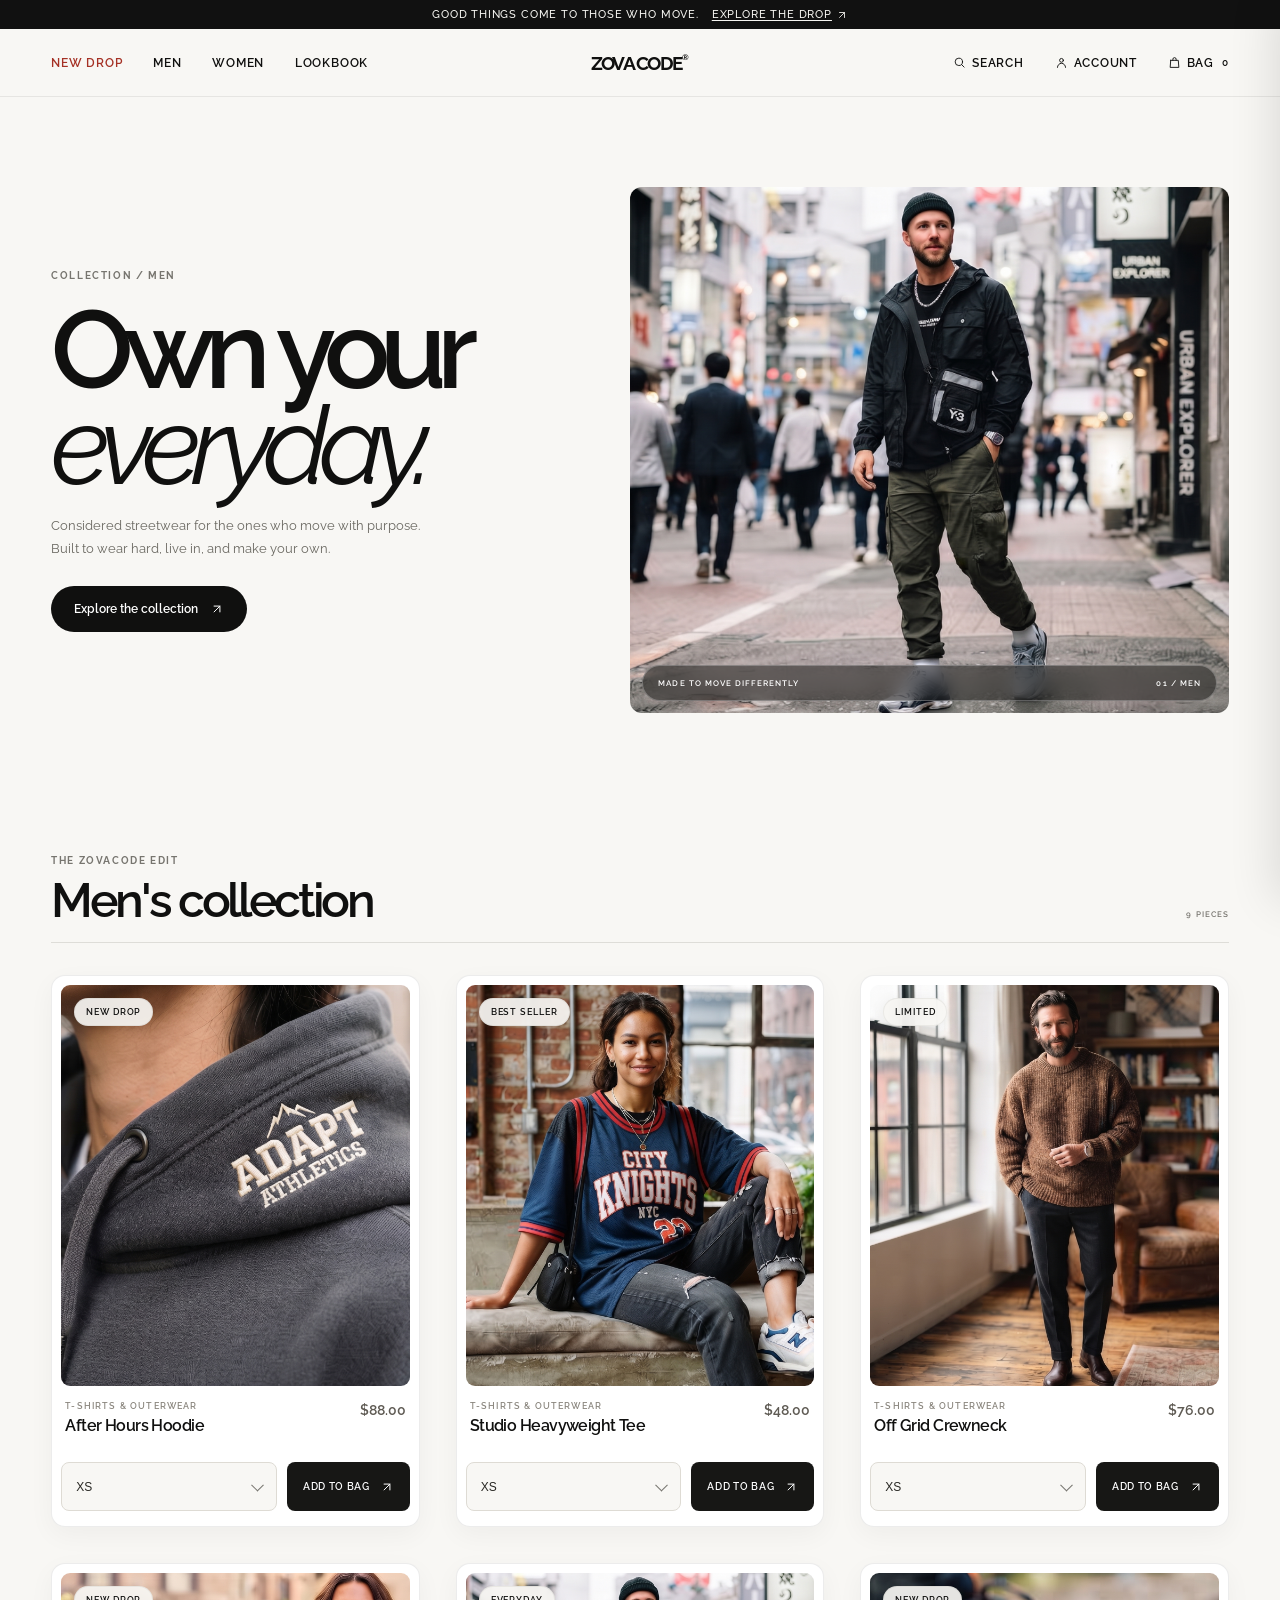
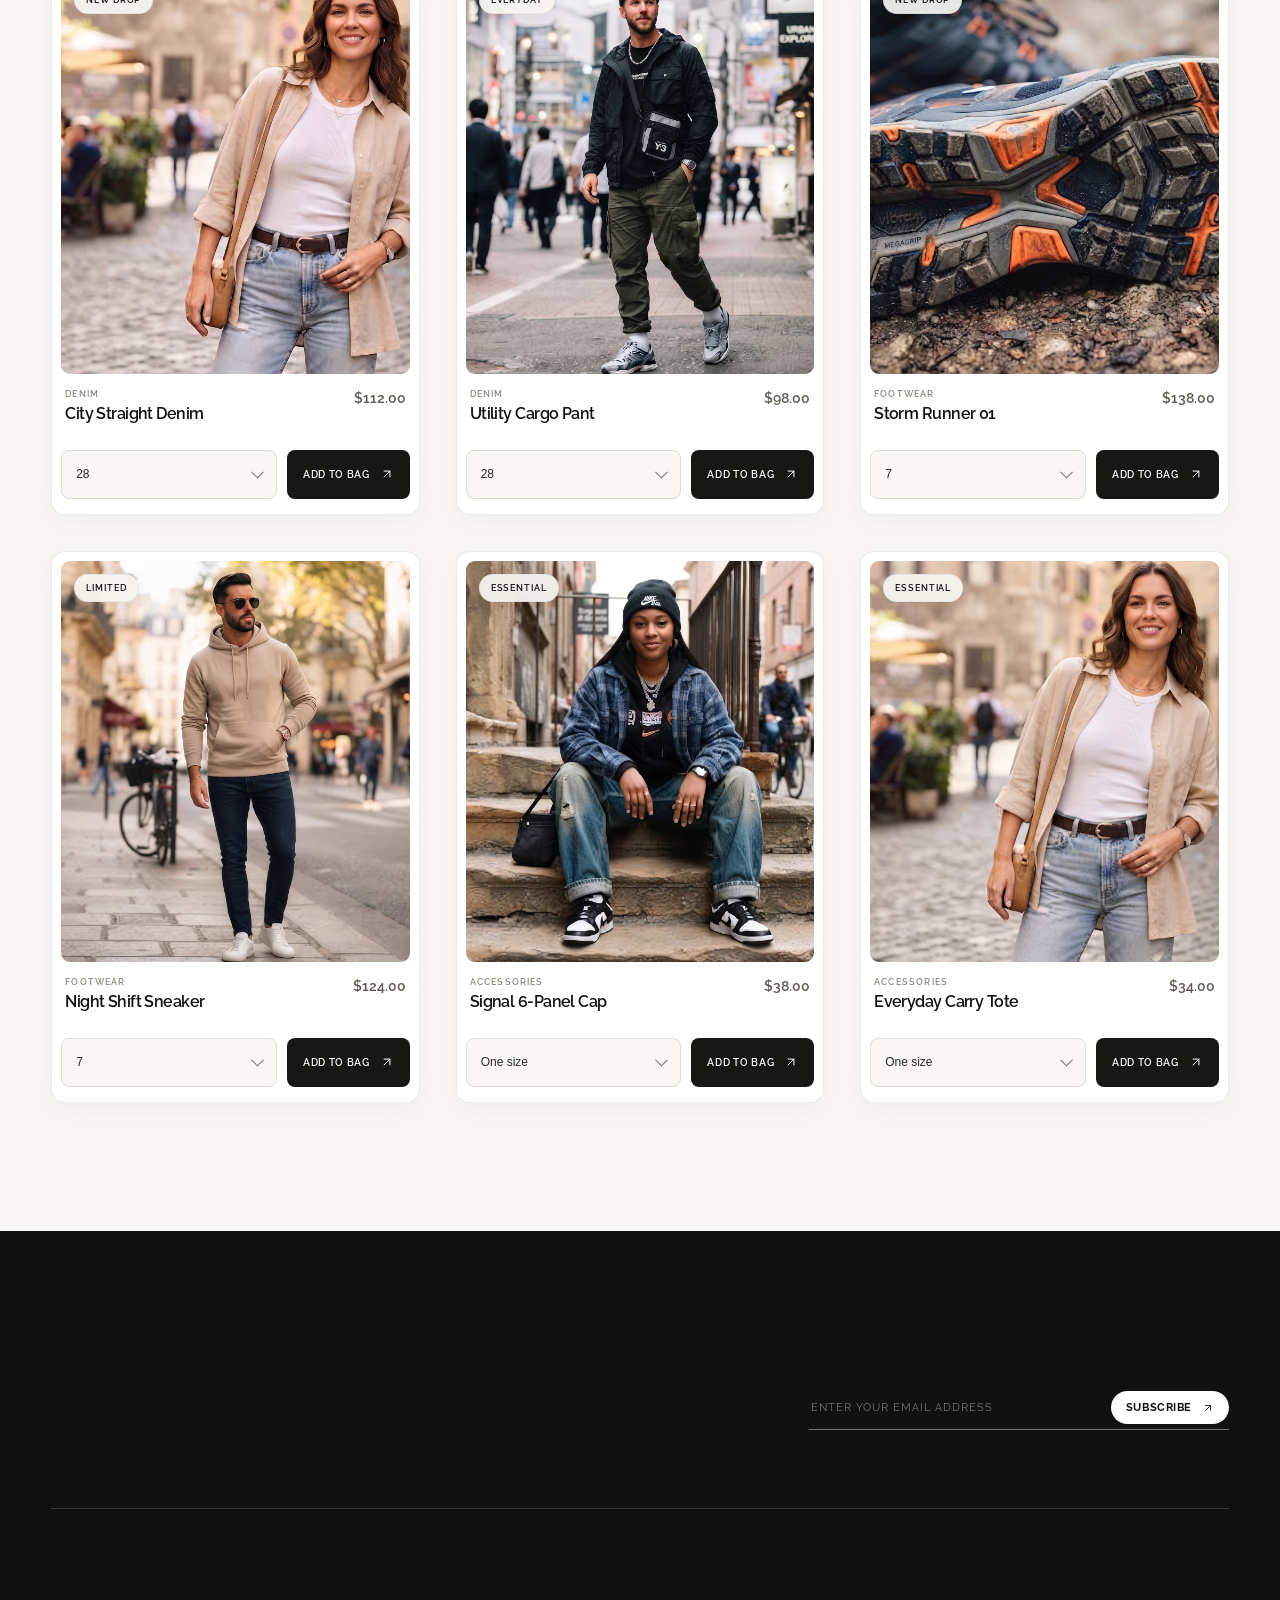
==== commit 4f0c2b32: "Polish product cards and size controls Co-authored-by: Copilot <223556219+Copilot@users.noreply.gith" ====
--- a/men.html
+++ b/men.html
@@ -9,8 +9,8 @@
     <link rel="preconnect" href="https://fonts.googleapis.com" />
     <link rel="preconnect" href="https://fonts.gstatic.com" crossorigin />
     <link href="https://fonts.googleapis.com/css2?family=Raleway:ital,wght@0,400;0,500;0,600;0,700;1,400;1,500;1,600;1,700&display=swap" rel="stylesheet" />
-    <link rel="stylesheet" href="style.css?v=storefront-readable-type-3" />
-    <script src="app.js?v=separate-collections-2" defer></script>
+    <link rel="stylesheet" href="style.css?v=premium-product-cards-2" />
+    <script src="app.js?v=premium-product-cards-2" defer></script>
   </head>
   <body>
     <svg class="icon-library" aria-hidden="true" focusable="false" xmlns="http://www.w3.org/2000/svg">
--- a/style.css
+++ b/style.css
@@ -251,20 +251,25 @@
 .shop-page-products-heading .eyebrow { margin-bottom: 8px; color: var(--muted); }
 .shop-page-products-heading h2 { font-size: clamp(28px, 4vw, 48px); font-weight: 600; letter-spacing: -.07em; line-height: 1; }
 .shop-page-products-heading > span { padding-bottom: 5px; color: var(--muted); font-size: 8px; font-weight: 600; letter-spacing: .13em; white-space: nowrap; }
-.product-grid.product-grid-page { grid-template-columns: repeat(3, minmax(0, 1fr)); gap: clamp(18px, 2.6vw, 36px); margin-top: 28px; }
-.product-grid-page .product-card { transition: transform .3s var(--ease); }
-.product-grid-page .product-card:hover { transform: translateY(-3px); }
+.product-grid.product-grid-page { grid-template-columns: repeat(3, minmax(0, 1fr)); gap: clamp(20px, 2.8vw, 38px); margin-top: 32px; }
+.product-grid-page .product-card { min-width: 0; padding: 9px 9px 15px; border: 1px solid rgba(16,16,15,.08); border-radius: 14px; background: #fff; box-shadow: 0 8px 26px rgba(16,16,15,.045); transition: transform .35s var(--ease), box-shadow .35s ease, border-color .35s ease; }
+.product-grid-page .product-card:hover { transform: translateY(-4px); border-color: rgba(16,16,15,.14); box-shadow: 0 18px 40px rgba(16,16,15,.1); }
 .product-grid-page .product-image { border-radius: 9px; }
-.product-grid-page .product-tag { top: 11px; left: 11px; padding: 7px 10px; background: rgba(248,247,244,.94); font-size: 8px; letter-spacing: .08em; backdrop-filter: blur(8px); }
-.product-grid-page .product-info { min-height: 42px; align-items: center; padding: 13px 0 10px; font-size: 12px; }
-.product-grid-page .product-info strong { font-weight: 600; letter-spacing: -.02em; }
-.product-grid-page .product-info > span { color: #625f59; font-weight: 500; }
-.product-grid-page .product-buy-row { gap: 9px; }
-.product-grid-page .product-buy-row select { min-height: 43px; padding: 10px 12px; border-color: #d6d3cd; border-radius: 4px; background: var(--paper); cursor: pointer; font-size: 10px; transition: border-color .2s ease, box-shadow .2s ease; }
-.product-grid-page .product-buy-row select:hover { border-color: #aaa69d; }
-.product-grid-page .product-buy-row select:focus-visible { outline: 2px solid rgba(154,110,61,.38); outline-offset: 2px; border-color: #9a6e3d; }
-.product-grid-page .product-buy-row button { min-height: 43px; padding: 0 17px; border-radius: 4px; font-size: 9px; letter-spacing: .02em; transition: background .2s ease, transform .2s ease; }
-.product-grid-page .product-buy-row button:hover { transform: translateY(-1px); }
+.product-grid-page .product-tag { top: 13px; left: 13px; padding: 8px 11px; border: 1px solid rgba(16,16,15,.06); background: rgba(248,247,244,.92); box-shadow: 0 4px 16px rgba(16,16,15,.08); font-size: 9px; letter-spacing: .1em; backdrop-filter: blur(10px); }
+.product-grid-page .product-info { min-height: 76px; align-items: flex-start; padding: 15px 4px 13px; font-size: 14px; }
+.product-grid-page .product-copy { gap: 5px; }
+.product-grid-page .product-category { font-size: 9px; letter-spacing: .13em; }
+.product-grid-page .product-info strong { font-size: 16px; font-weight: 600; letter-spacing: -.035em; line-height: 1.25; }
+.product-grid-page .product-info > .product-price { padding-top: 1px; color: #5f5b54; font-size: 14px; font-weight: 600; }
+.product-grid-page .product-buy-row { gap: 10px; }
+.product-grid-page .product-size-control select { min-height: 49px; padding: 11px 38px 11px 14px; border-color: #dedbd4; border-radius: 8px; background-color: #f8f7f4; color: #292824; cursor: pointer; font-size: 12px; transition: border-color .2s ease, box-shadow .2s ease, background-color .2s ease; }
+.product-grid-page .product-size-control select:hover { border-color: #bcb6aa; background-color: #fff; }
+.product-grid-page .product-size-control select:focus-visible { outline: 2px solid rgba(154,110,61,.32); outline-offset: 2px; border-color: #9a6e3d; }
+.product-grid-page .product-size-control select option { background: #f8f7f4; color: #10100f; }
+.product-grid-page .product-buy-row button { min-height: 49px; justify-content: center; gap: 10px; padding: 0 16px; border-radius: 8px; background: #171715; font-size: 10px; letter-spacing: .07em; text-transform: uppercase; transition: background .25s ease, transform .25s ease; }
+.product-grid-page .product-buy-row button .icon-arrow { width: 14px; height: 14px; transition: transform .25s ease; }
+.product-grid-page .product-buy-row button:hover { transform: translateY(-1px); background: #755c3f; }
+.product-grid-page .product-buy-row button:hover .icon-arrow { transform: translate(2px,-2px); }
 .lookbook { padding-top: 90px; padding-bottom: 90px; border-bottom: 1px solid var(--line); }
 .lookbook-heading { display: grid; grid-template-columns: 1fr 1fr; gap: 34px; align-items: end; margin-bottom: 40px; }
 .lookbook-heading h2 { font-size: clamp(36px, 5.8vw, 74px); font-weight: 600; line-height: .97; letter-spacing: -.075em; }
@@ -382,11 +387,15 @@
 .product-card:hover .product-image img { transform: scale(1.04); }
 .product-tag { position: absolute; top: 8px; left: 8px; padding: 6px 8px; border-radius: 30px; background: rgba(248,247,244,.9); font-size: 8px; font-weight: 600; letter-spacing: .08em; text-transform: uppercase; }
 .product-info { display: flex; justify-content: space-between; gap: 8px; padding: 9px 0 7px; font-size: 10px; }
+.product-copy { display: grid; min-width: 0; gap: 3px; }
+.product-category { color: #8b877f; font-size: 8px; font-weight: 600; letter-spacing: .1em; text-transform: uppercase; }
 .product-info strong { font-weight: 600; }
-.product-info span { flex-shrink: 0; }
+.product-info .product-price { flex-shrink: 0; }
 .product-buy-row { display: flex; gap: 7px; }
-.product-buy-row select { min-width: 0; flex: 1; padding: 8px; border: 1px solid var(--line); border-radius: 3px; background: transparent; font-size: 10px; }
-.product-buy-row button { padding: 0 12px; border: 0; border-radius: 3px; background: var(--ink); color: white; cursor: pointer; font-size: 9px; font-weight: 600; }
+.product-size-control { position: relative; min-width: 0; flex: 1; }
+.product-size-control::after { position: absolute; top: 50%; right: 15px; width: 8px; height: 8px; transform: translateY(-70%) rotate(45deg); border-right: 1.5px solid #77756f; border-bottom: 1.5px solid #77756f; content: ""; pointer-events: none; }
+.product-buy-row select { width: 100%; min-width: 0; padding: 8px 32px 8px 10px; appearance: none; border: 1px solid var(--line); border-radius: 5px; background: #fff; color: var(--ink); font-size: 11px; }
+.product-buy-row button { display: inline-flex; flex: 0 0 auto; align-items: center; padding: 0 12px; border: 0; border-radius: 5px; background: var(--ink); color: white; cursor: pointer; font-size: 10px; font-weight: 600; }
 .product-buy-row button:hover { background: #383735; }
 .search-box { width: 100%; margin: 15px 0 4px; padding: 15px 0; border: 0; border-bottom: 1px solid var(--ink); border-radius: 0; background: transparent; font-size: 16px; }
 .search-results { display: grid; gap: 4px; margin-top: 18px; }
@@ -513,10 +522,10 @@
   .shop-page-image { aspect-ratio: 4 / 3.5; }
   .shop-page-products { margin-top: 76px; }
   .product-grid.product-grid-page { grid-template-columns: minmax(0, 1fr); gap: 32px; }
-  .product-grid-page .product-info { min-height: 40px; font-size: 12px; }
+  .product-grid-page .product-info { min-height: 76px; font-size: 14px; }
   .product-grid-page .product-buy-row { gap: 9px; }
-  .product-grid-page .product-buy-row select { min-height: 44px; padding: 10px 12px; font-size: 10px; }
-  .product-grid-page .product-buy-row button { min-height: 44px; padding: 0 18px; font-size: 9px; }
+  .product-grid-page .product-size-control select { min-height: 48px; padding: 11px 36px 11px 13px; font-size: 12px; }
+  .product-grid-page .product-buy-row button { min-height: 48px; padding: 0 16px; font-size: 10px; }
   .lookbook { padding-top: 58px; padding-bottom: 59px; }
   .lookbook-heading { grid-template-columns: 1fr; gap: 17px; margin-bottom: 24px; }
   .lookbook-heading h2 { font-size: clamp(40px, 10vw, 58px); }
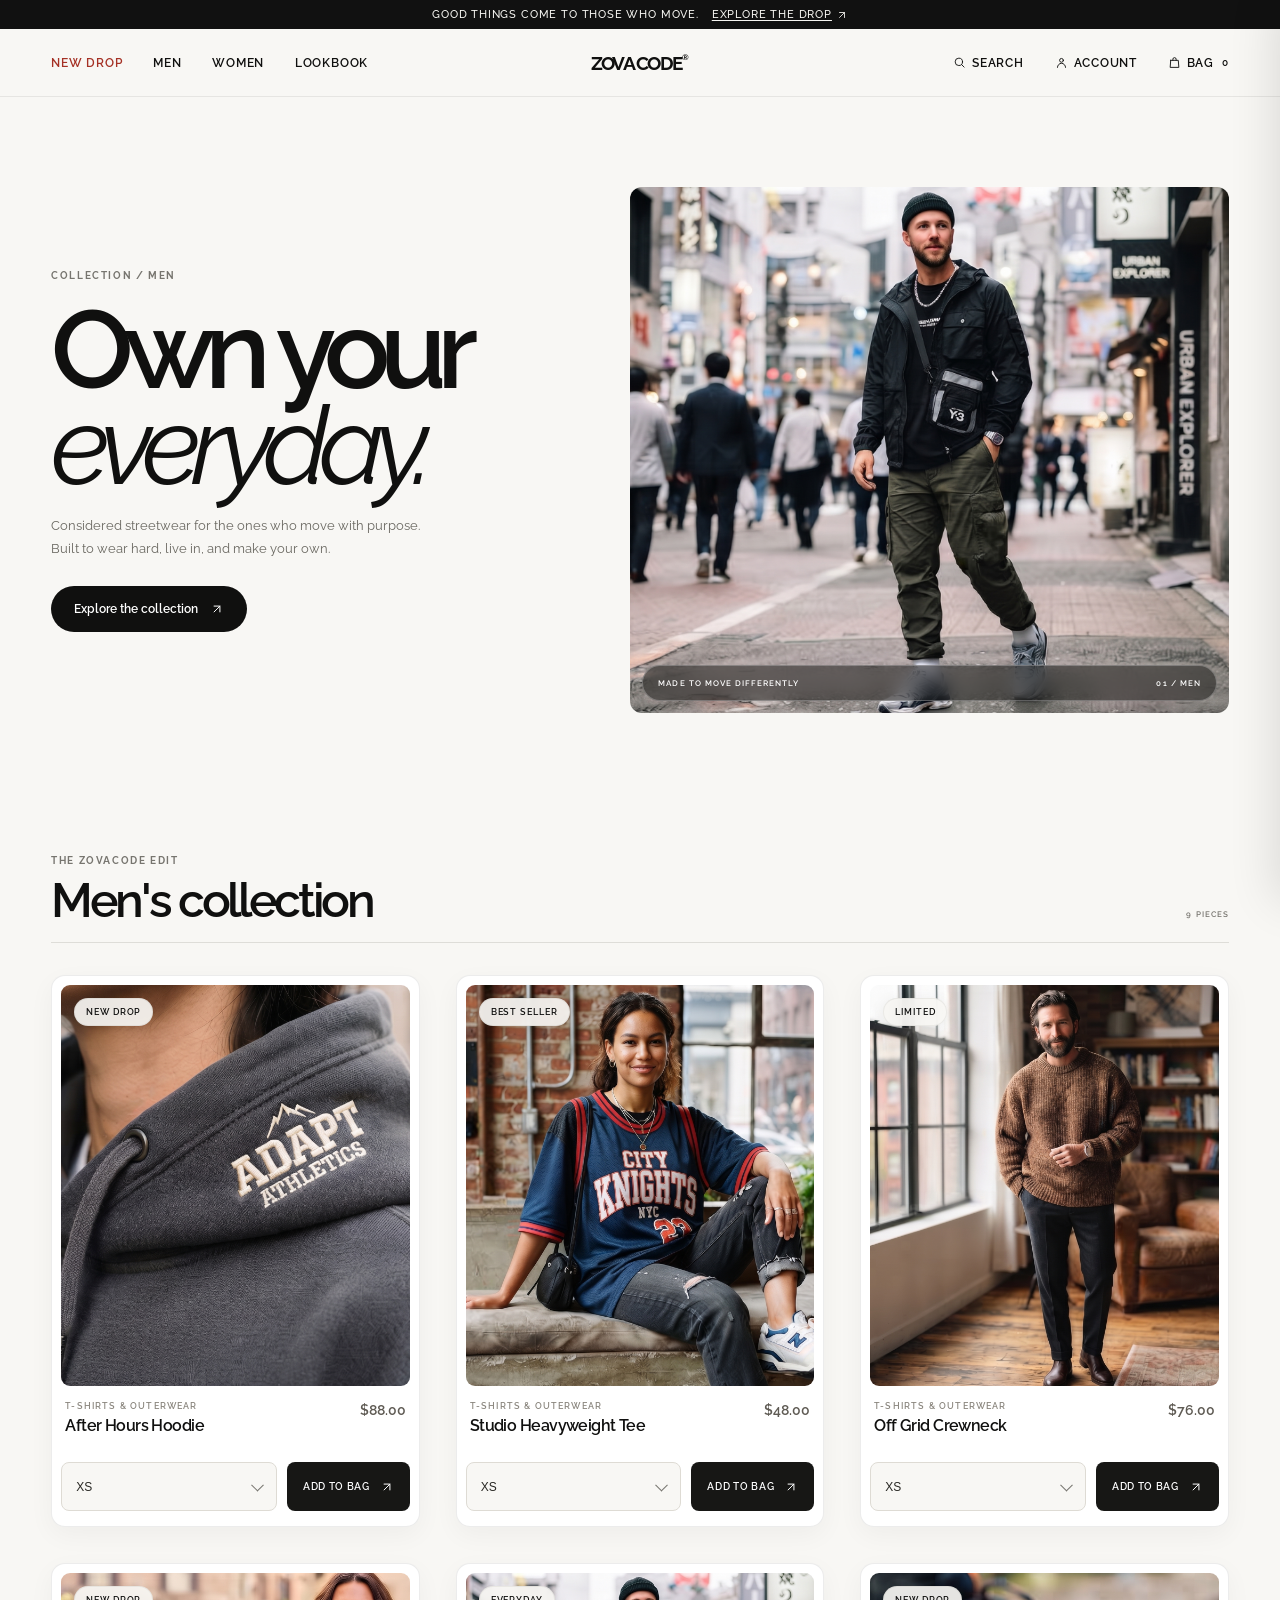
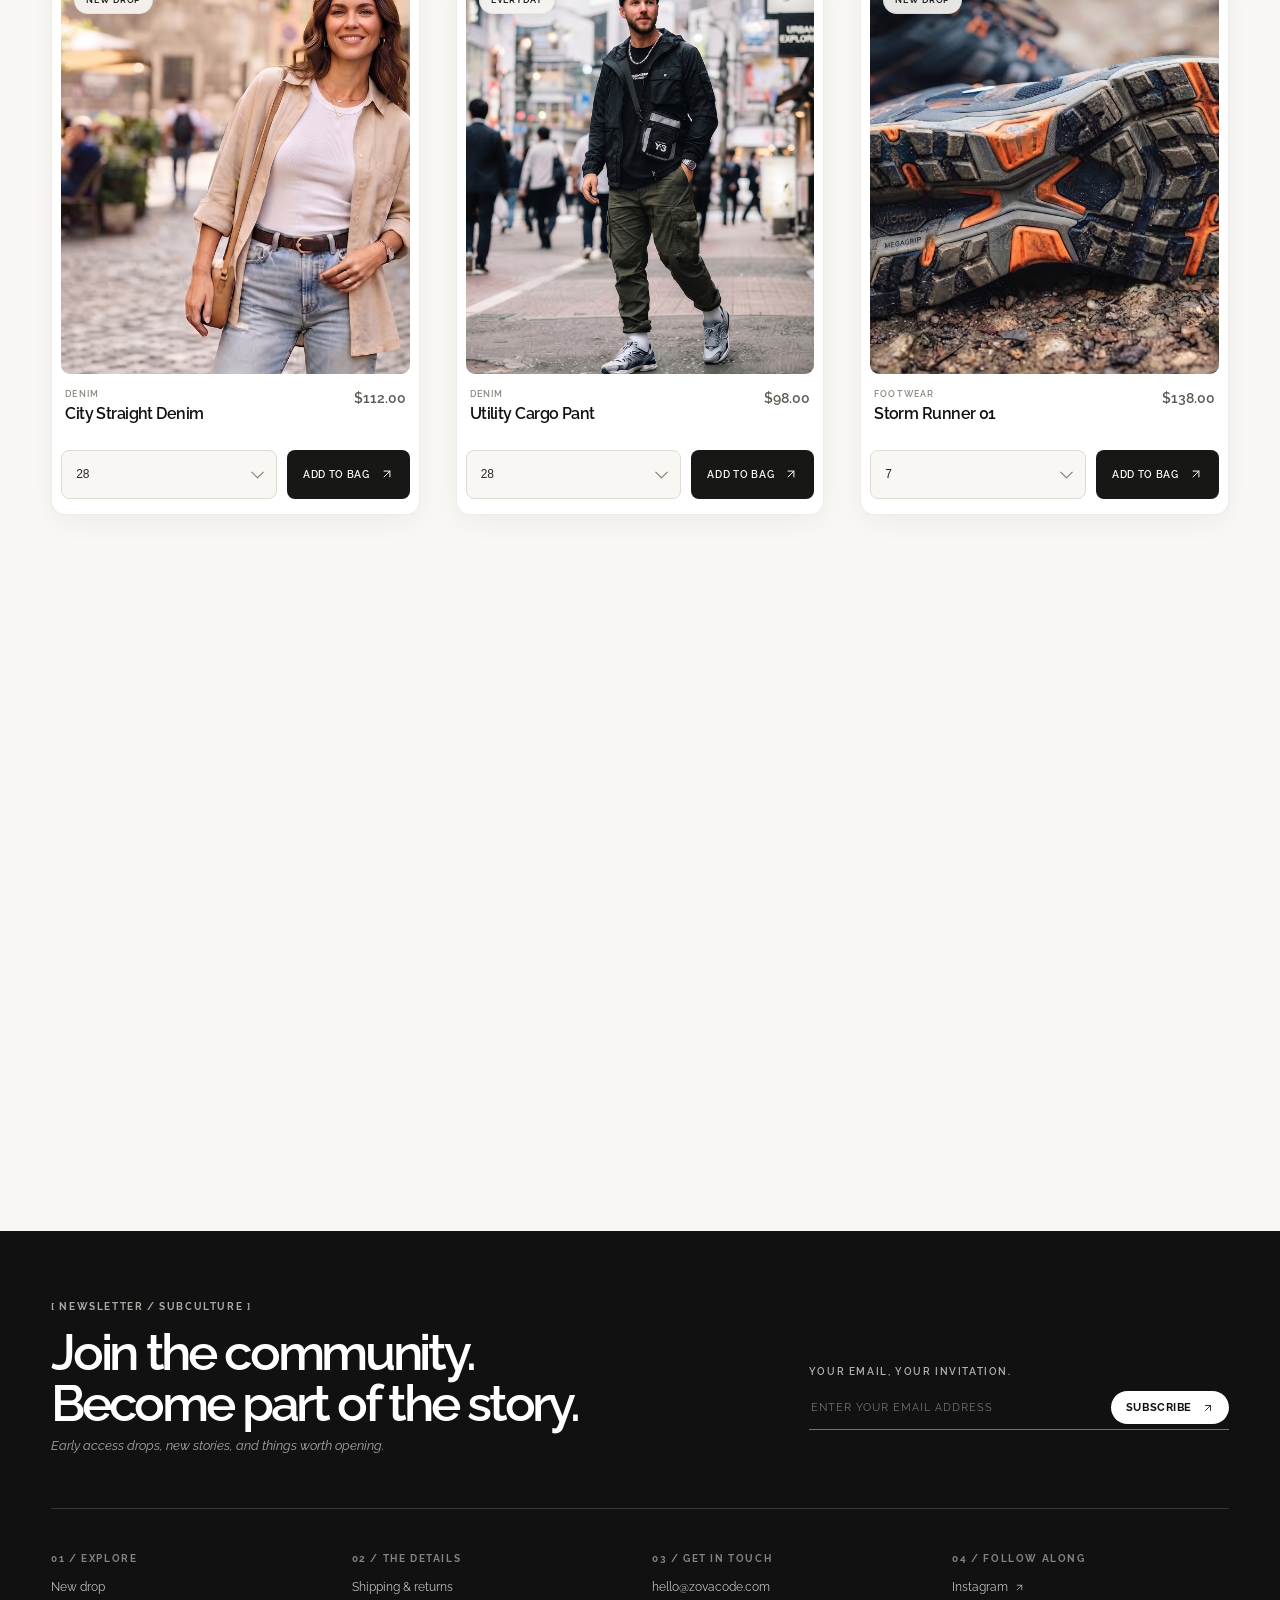
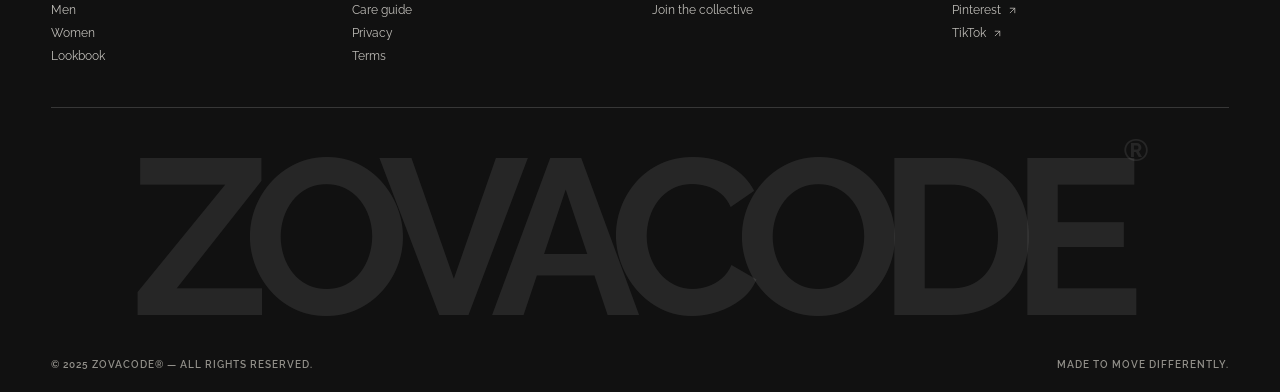
==== commit 3629d64a: "Add scroll-triggered reveal animations Co-authored-by: Copilot <223556219+Copilot@users.noreply.gith" ====
--- a/men.html
+++ b/men.html
@@ -9,8 +9,8 @@
     <link rel="preconnect" href="https://fonts.googleapis.com" />
     <link rel="preconnect" href="https://fonts.gstatic.com" crossorigin />
     <link href="https://fonts.googleapis.com/css2?family=Raleway:ital,wght@0,400;0,500;0,600;0,700;1,400;1,500;1,600;1,700&display=swap" rel="stylesheet" />
-    <link rel="stylesheet" href="style.css?v=premium-product-cards-2" />
-    <script src="app.js?v=premium-product-cards-2" defer></script>
+    <link rel="stylesheet" href="style.css?v=scroll-reveal-1" />
+    <script src="app.js?v=scroll-reveal-1" defer></script>
   </head>
   <body>
     <svg class="icon-library" aria-hidden="true" focusable="false" xmlns="http://www.w3.org/2000/svg">
--- a/style.css
+++ b/style.css
@@ -277,7 +277,7 @@
 .lookbook-intro > div { max-width: 360px; }
 .lookbook-intro .eyebrow { margin-bottom: 9px; }
 .lookbook-intro > div > p:last-child { color: #696760; font-size: 14px; line-height: 1.7; }
-.lookbook-grid { --lookbook-gap: clamp(12px, 2vw, 28px); display: flex; gap: var(--lookbook-gap); overflow-x: auto; overscroll-behavior-x: contain; scroll-snap-type: x mandatory; scrollbar-width: none; }
+.lookbook-grid { --lookbook-gap: clamp(12px, 2vw, 28px); display: flex; gap: var(--lookbook-gap); overflow-x: auto; overscroll-behavior-x: contain; scroll-behavior: smooth; scroll-snap-type: x mandatory; scrollbar-width: none; }
 .lookbook-grid::-webkit-scrollbar { display: none; }
 .look-card { position: relative; flex: 0 0 calc((100% - var(--lookbook-gap) - var(--lookbook-gap)) / 3); overflow: hidden; aspect-ratio: 3 / 3.8; border-radius: 11px; background: #e8e4dc; scroll-snap-align: start; }
 .look-card img { position: absolute; inset: 0; }
@@ -415,6 +415,8 @@
 
 .reveal { opacity: 0; transform: translateY(22px); transition: opacity .7s ease, transform .7s var(--ease); }
 .reveal.is-revealed { opacity: 1; transform: translateY(0); }
+.reveal-media { transform: translateY(18px) scale(.985); transition: opacity .8s ease, transform .8s var(--ease); }
+.reveal-media.is-revealed { transform: translateY(0) scale(1); }
 .collection-stamp.reveal { opacity: 0; transform: translate(-50%,-50%) rotate(-9deg) translateY(22px); transition: opacity .7s ease, transform .7s var(--ease); }
 .collection-stamp.reveal.is-revealed { opacity: 1; transform: translate(-50%,-50%) rotate(-9deg); }
 @keyframes pulse { 50% { opacity: .35; transform: scale(.75); } }
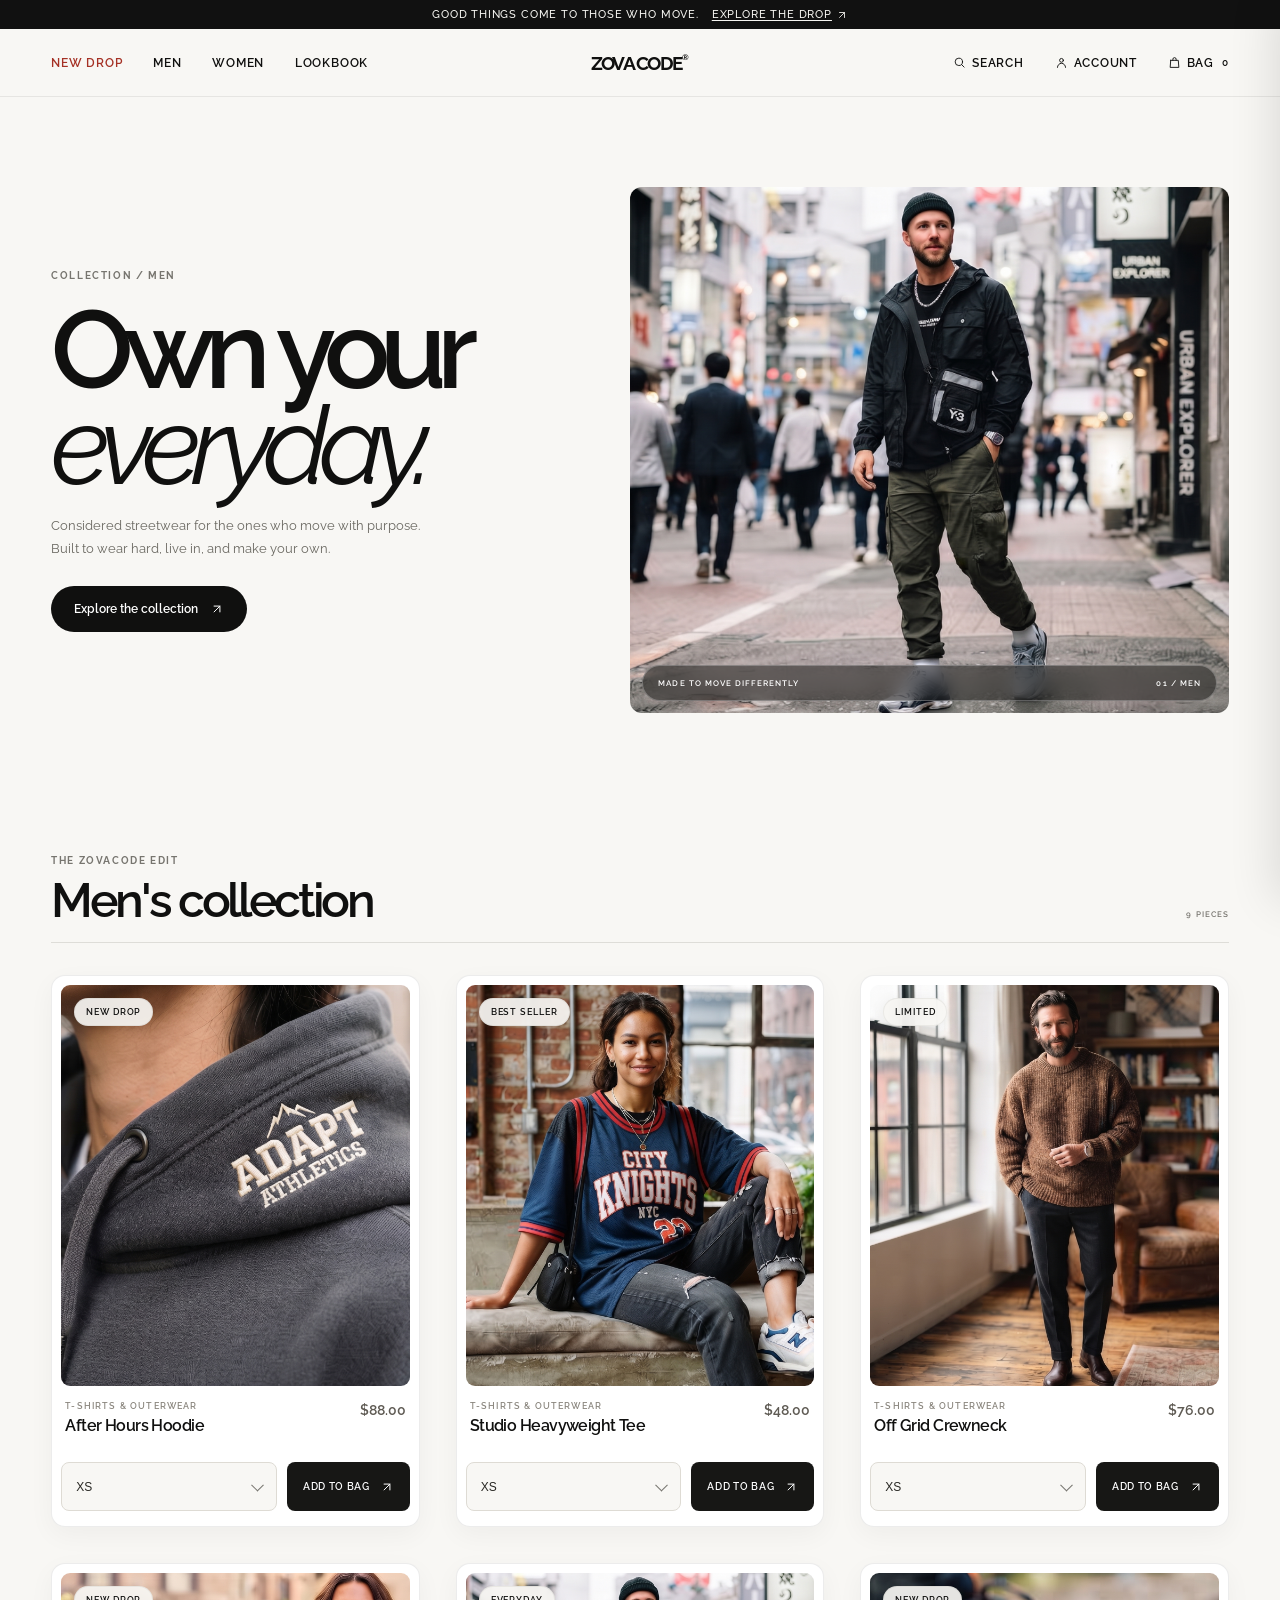
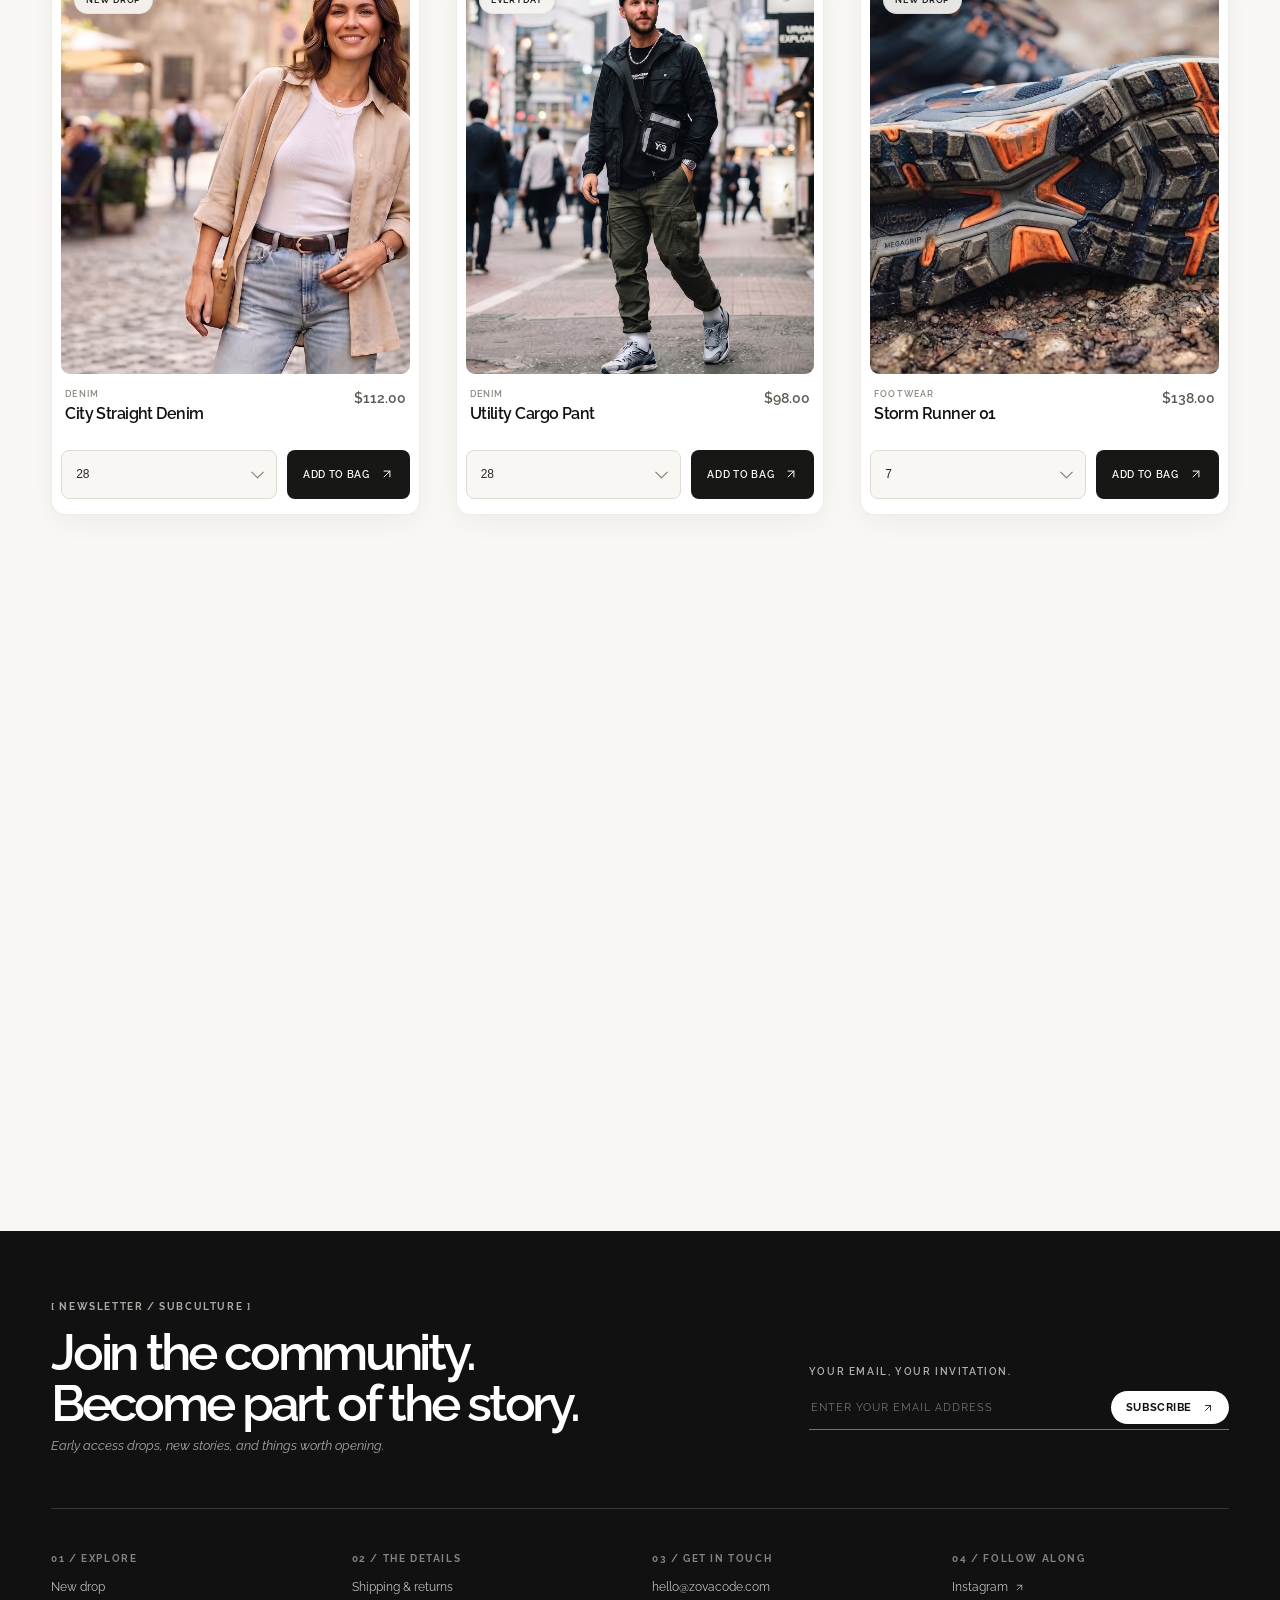
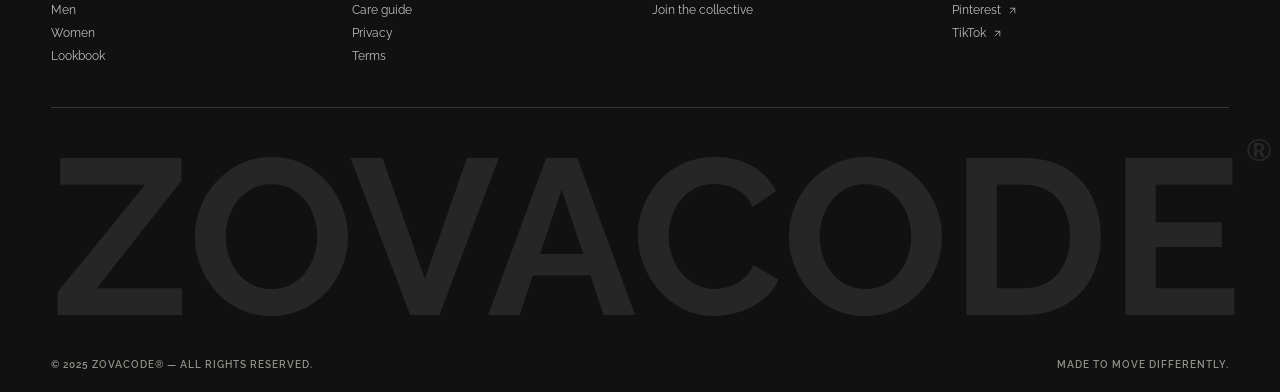
==== commit 368d60ec: "Add revealed footer mark spacing Co-authored-by: Copilot <223556219+Copilot@users.noreply.github.com" ====
--- a/men.html
+++ b/men.html
@@ -9,7 +9,7 @@
     <link rel="preconnect" href="https://fonts.googleapis.com" />
     <link rel="preconnect" href="https://fonts.gstatic.com" crossorigin />
     <link href="https://fonts.googleapis.com/css2?family=Raleway:ital,wght@0,400;0,500;0,600;0,700;1,400;1,500;1,600;1,700&display=swap" rel="stylesheet" />
-    <link rel="stylesheet" href="style.css?v=scroll-reveal-1" />
+    <link rel="stylesheet" href="style.css?v=footer-mark-spacing-1" />
     <script src="app.js?v=scroll-reveal-1" defer></script>
   </head>
   <body>
--- a/style.css
+++ b/style.css
@@ -415,6 +415,7 @@
 
 .reveal { opacity: 0; transform: translateY(22px); transition: opacity .7s ease, transform .7s var(--ease); }
 .reveal.is-revealed { opacity: 1; transform: translateY(0); }
+.footer-mark.reveal.is-revealed { letter-spacing: 1px; }
 .reveal-media { transform: translateY(18px) scale(.985); transition: opacity .8s ease, transform .8s var(--ease); }
 .reveal-media.is-revealed { transform: translateY(0) scale(1); }
 .collection-stamp.reveal { opacity: 0; transform: translate(-50%,-50%) rotate(-9deg) translateY(22px); transition: opacity .7s ease, transform .7s var(--ease); }
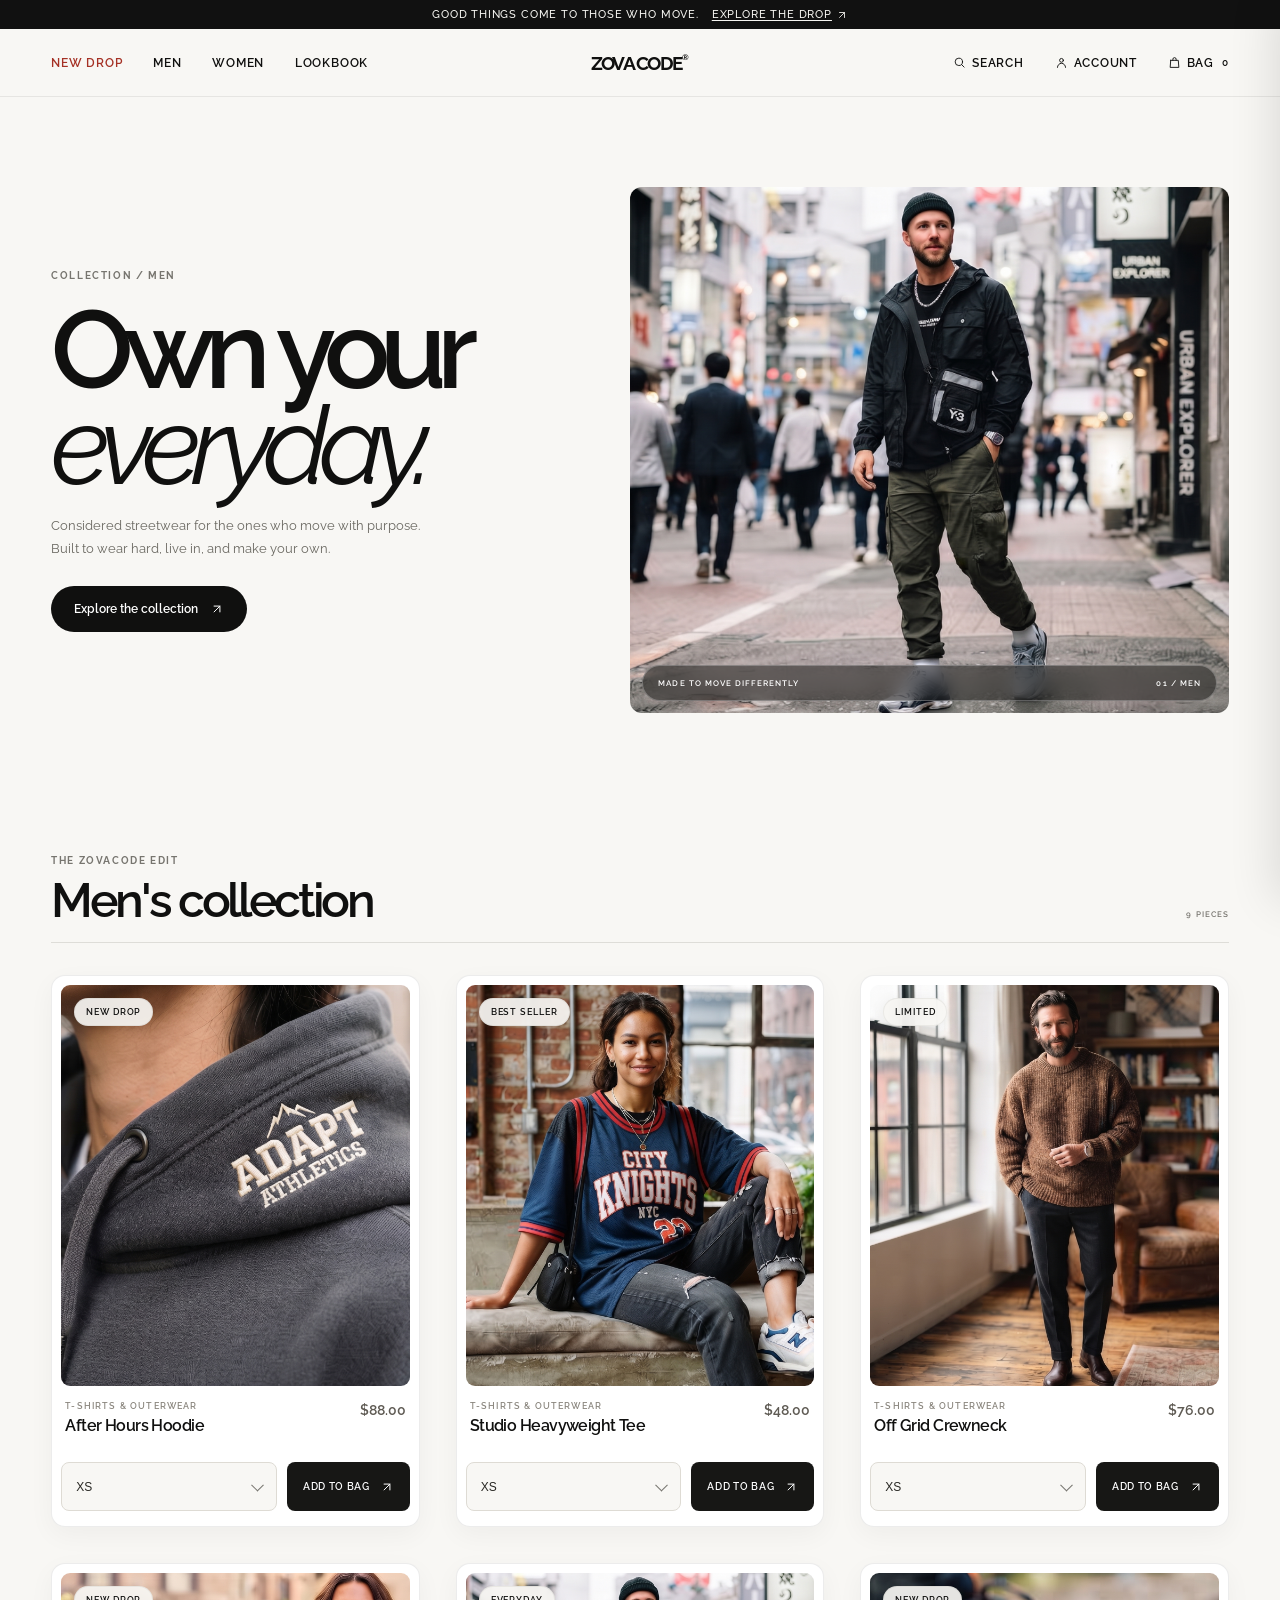
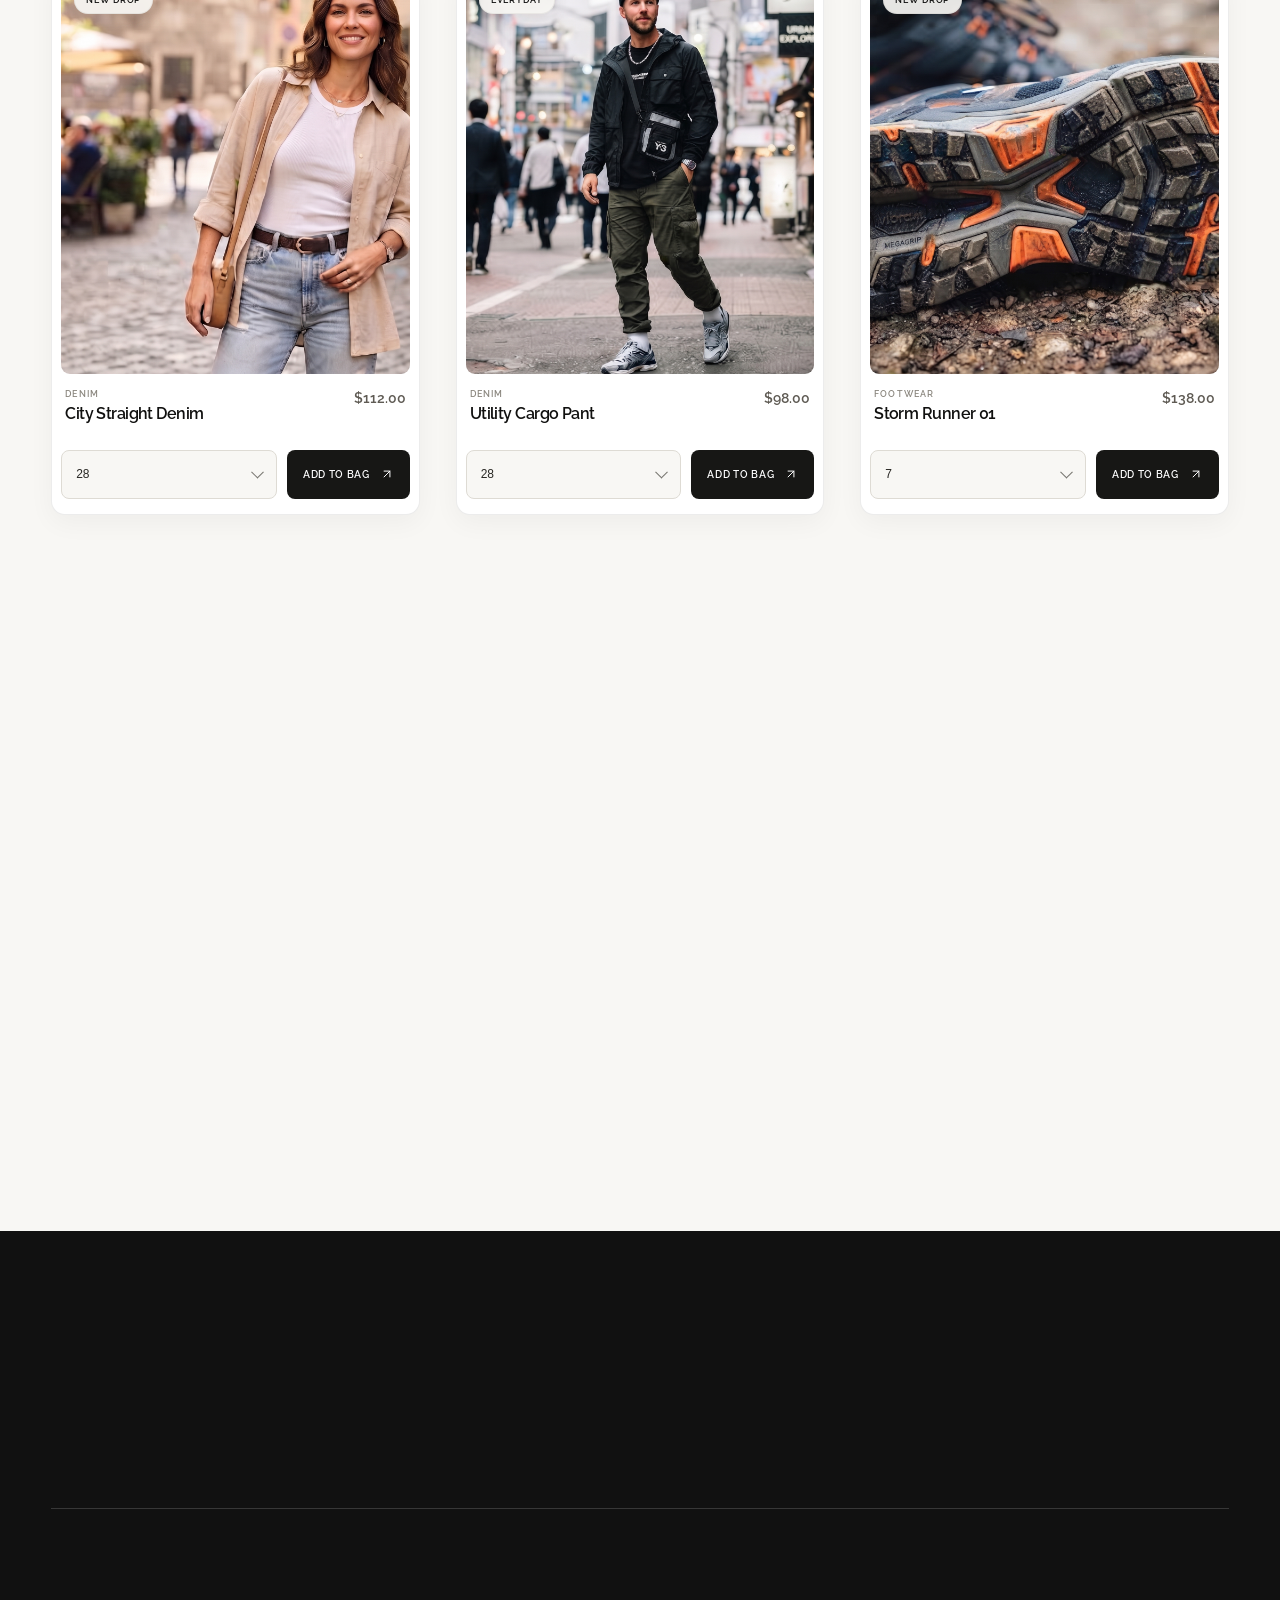
==== commit 4d28a08e: "Add custom pointer interaction Co-authored-by: Copilot <223556219+Copilot@users.noreply.github.com>" ====
--- a/men.html
+++ b/men.html
@@ -9,8 +9,8 @@
     <link rel="preconnect" href="https://fonts.googleapis.com" />
     <link rel="preconnect" href="https://fonts.gstatic.com" crossorigin />
     <link href="https://fonts.googleapis.com/css2?family=Raleway:ital,wght@0,400;0,500;0,600;0,700;1,400;1,500;1,600;1,700&display=swap" rel="stylesheet" />
-    <link rel="stylesheet" href="style.css?v=footer-mark-spacing-1" />
-    <script src="app.js?v=scroll-reveal-1" defer></script>
+    <link rel="stylesheet" href="style.css?v=smooth-cursor-1" />
+    <script src="app.js?v=smooth-cursor-1" defer></script>
   </head>
   <body>
     <svg class="icon-library" aria-hidden="true" focusable="false" xmlns="http://www.w3.org/2000/svg">
--- a/style.css
+++ b/style.css
@@ -33,6 +33,23 @@
 button, a { -webkit-tap-highlight-color: transparent; }
 button { color: inherit; }
 a { color: inherit; text-decoration: none; }
+@media (hover: hover) and (pointer: fine) {
+  body.has-custom-cursor,
+  body.has-custom-cursor a,
+  body.has-custom-cursor button,
+  body.has-custom-cursor [role="button"],
+  body.has-custom-cursor [data-cursor-hover] { cursor: none; }
+  body.has-custom-cursor input,
+  body.has-custom-cursor textarea,
+  body.has-custom-cursor select,
+  body.has-custom-cursor [contenteditable="true"] { cursor: auto; }
+}
+.custom-cursor { position: fixed; z-index: 9999; top: 0; left: 0; width: 34px; height: 34px; pointer-events: none; opacity: 0; mix-blend-mode: difference; transform: translate3d(-100px,-100px,0); transition: opacity .18s ease, transform .1s linear; }
+.custom-cursor.is-visible { opacity: 1; }
+.custom-cursor-ring { position: absolute; inset: 0; border: 1px solid #fff; border-radius: 50%; background: transparent; transition: transform .24s var(--ease), background .24s ease; }
+.custom-cursor-dot { position: absolute; top: 50%; left: 50%; width: 4px; height: 4px; border-radius: 50%; background: #fff; transform: translate(-50%,-50%); }
+.custom-cursor.is-hovering .custom-cursor-ring { background: rgba(255,255,255,.14); transform: scale(1.35); }
+.custom-cursor.is-clicking .custom-cursor-ring { transform: scale(.82); }
 img { display: block; width: 100%; }
 figure, p, h1, h2, blockquote { margin: 0; }
 button:focus-visible, a:focus-visible, input:focus-visible { outline: 2px solid #9a6e3d; outline-offset: 4px; }
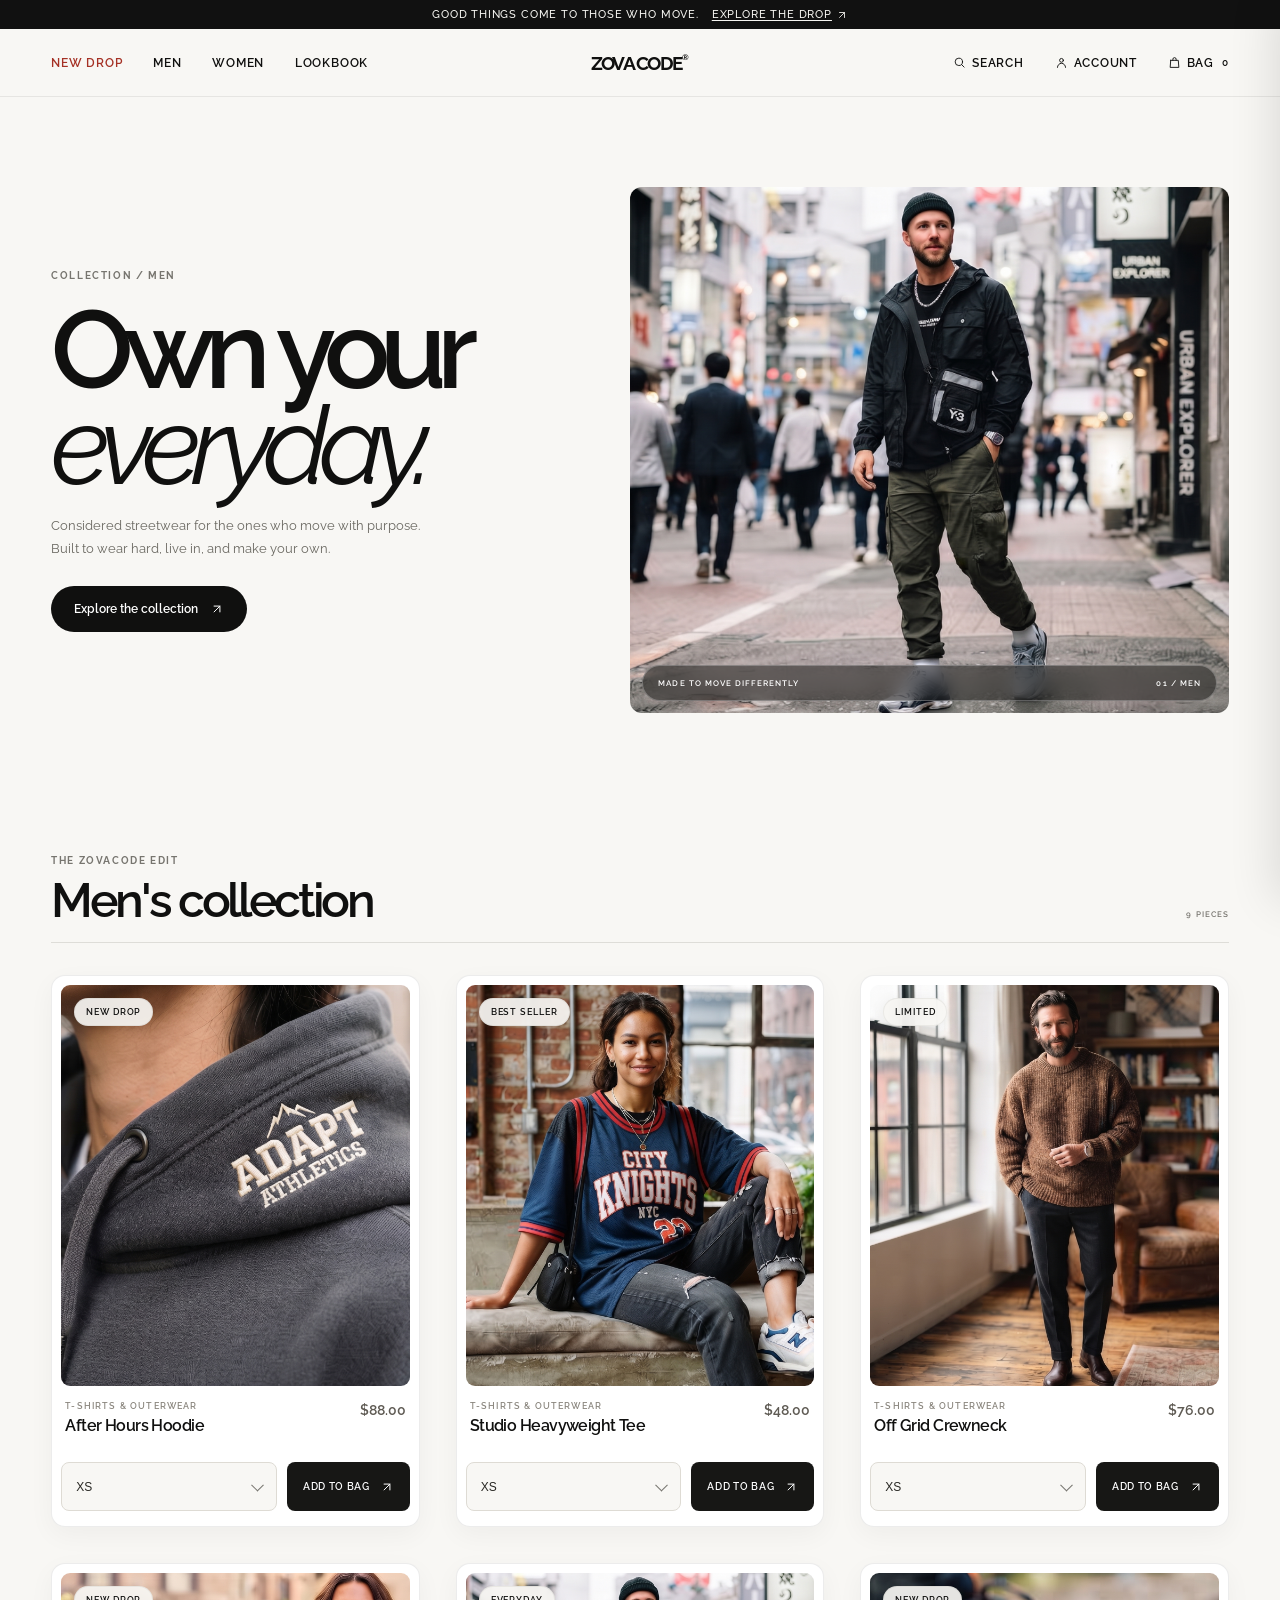
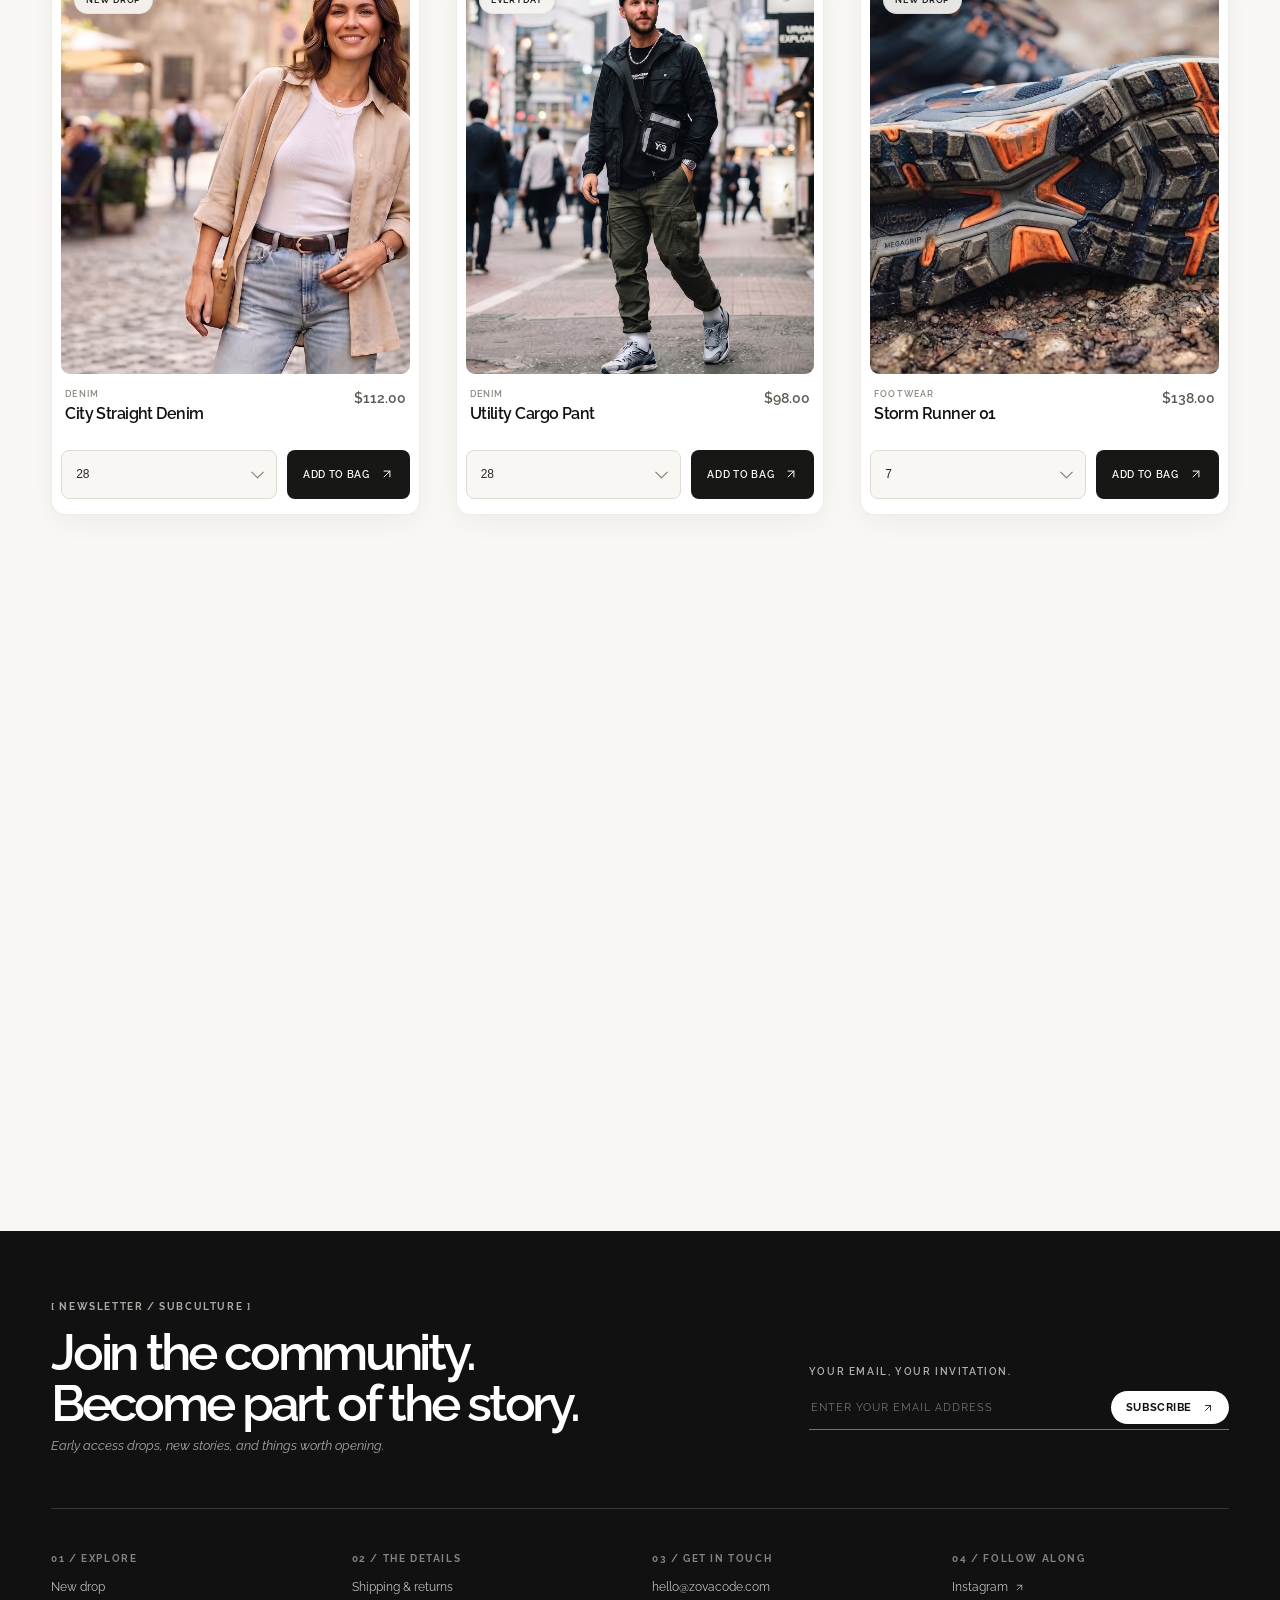
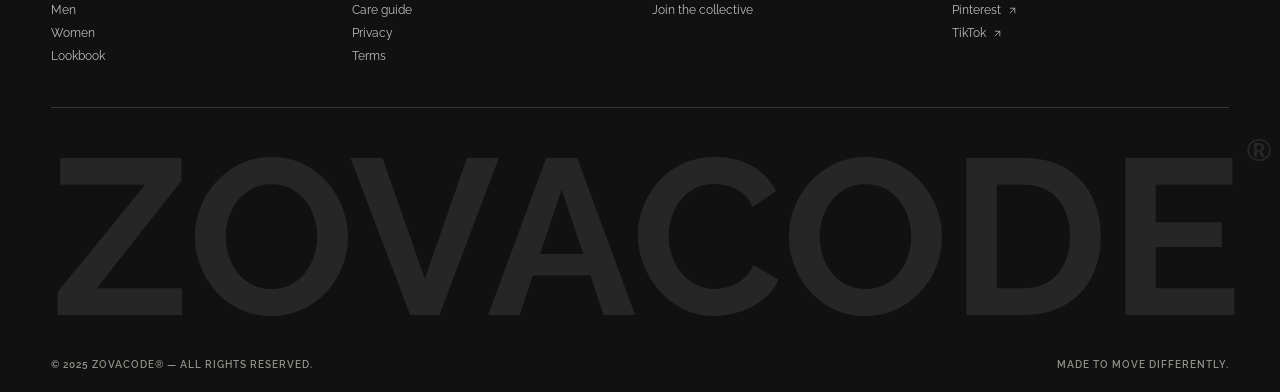
==== commit 0684d5e9: "Use supplied video in home hero Co-authored-by: Copilot <223556219+Copilot@users.noreply.github.com>" ====
--- a/men.html
+++ b/men.html
@@ -9,8 +9,8 @@
     <link rel="preconnect" href="https://fonts.googleapis.com" />
     <link rel="preconnect" href="https://fonts.gstatic.com" crossorigin />
     <link href="https://fonts.googleapis.com/css2?family=Raleway:ital,wght@0,400;0,500;0,600;0,700;1,400;1,500;1,600;1,700&display=swap" rel="stylesheet" />
-    <link rel="stylesheet" href="style.css?v=smooth-cursor-1" />
-    <script src="app.js?v=smooth-cursor-1" defer></script>
+    <link rel="stylesheet" href="style.css?v=hero-video-1" />
+    <script src="app.js?v=hero-video-1" defer></script>
   </head>
   <body>
     <svg class="icon-library" aria-hidden="true" focusable="false" xmlns="http://www.w3.org/2000/svg">
--- a/style.css
+++ b/style.css
@@ -33,23 +33,6 @@
 button, a { -webkit-tap-highlight-color: transparent; }
 button { color: inherit; }
 a { color: inherit; text-decoration: none; }
-@media (hover: hover) and (pointer: fine) {
-  body.has-custom-cursor,
-  body.has-custom-cursor a,
-  body.has-custom-cursor button,
-  body.has-custom-cursor [role="button"],
-  body.has-custom-cursor [data-cursor-hover] { cursor: none; }
-  body.has-custom-cursor input,
-  body.has-custom-cursor textarea,
-  body.has-custom-cursor select,
-  body.has-custom-cursor [contenteditable="true"] { cursor: auto; }
-}
-.custom-cursor { position: fixed; z-index: 9999; top: 0; left: 0; width: 34px; height: 34px; pointer-events: none; opacity: 0; mix-blend-mode: difference; transform: translate3d(-100px,-100px,0); transition: opacity .18s ease, transform .1s linear; }
-.custom-cursor.is-visible { opacity: 1; }
-.custom-cursor-ring { position: absolute; inset: 0; border: 1px solid #fff; border-radius: 50%; background: transparent; transition: transform .24s var(--ease), background .24s ease; }
-.custom-cursor-dot { position: absolute; top: 50%; left: 50%; width: 4px; height: 4px; border-radius: 50%; background: #fff; transform: translate(-50%,-50%); }
-.custom-cursor.is-hovering .custom-cursor-ring { background: rgba(255,255,255,.14); transform: scale(1.35); }
-.custom-cursor.is-clicking .custom-cursor-ring { transform: scale(.82); }
 img { display: block; width: 100%; }
 figure, p, h1, h2, blockquote { margin: 0; }
 button:focus-visible, a:focus-visible, input:focus-visible { outline: 2px solid #9a6e3d; outline-offset: 4px; }
@@ -135,8 +118,8 @@
   background: #262420;
   color: white;
 }
-.hero-image, .hero-shade { position: absolute; z-index: -1; inset: 0; width: 100%; height: 100%; }
-.hero-image { object-fit: cover; object-position: center 52%; filter: saturate(.72) contrast(1.05); transform: scale(1.04); }
+.hero-video, .hero-shade { position: absolute; z-index: -1; inset: 0; width: 100%; height: 100%; }
+.hero-video { object-fit: cover; object-position: center 52%; filter: saturate(.72) contrast(1.05); transform: scale(1.04); }
 .hero-shade { background: linear-gradient(180deg, rgba(0,0,0,.4) 0%, rgba(0,0,0,.06) 34%, rgba(0,0,0,.08) 58%, rgba(0,0,0,.64) 100%); }
 .hero-top { display: flex; align-items: flex-start; justify-content: space-between; gap: 20px; }
 .hero-top p { max-width: 440px; font-size: clamp(15px, 1.65vw, 23px); font-weight: 400; line-height: 1.25; letter-spacing: -.035em; }
@@ -489,7 +472,7 @@
   .primary-nav .mobile-account { display: flex; justify-content: space-between; align-items: center; padding: 13px 0; border: 0; border-top: 1px solid var(--line); background: transparent; cursor: pointer; font-size: 11px; font-weight: 600; letter-spacing: .065em; text-align: left; text-transform: uppercase; }
   .page-gutter { padding: 9px 9px 0; }
   .hero-card { min-height: 560px; height: calc(83svh - 88px); max-height: 760px; padding: 24px 21px; border-radius: 11px; }
-  .hero-image { object-position: 54% center; }
+  .hero-video { object-position: 54% center; }
   .hero-top p { max-width: 285px; font-size: 16px; }
   .scroll-pill { padding: 8px 10px; font-size: 0; }
   .scroll-dot { width: 7px; height: 7px; }
